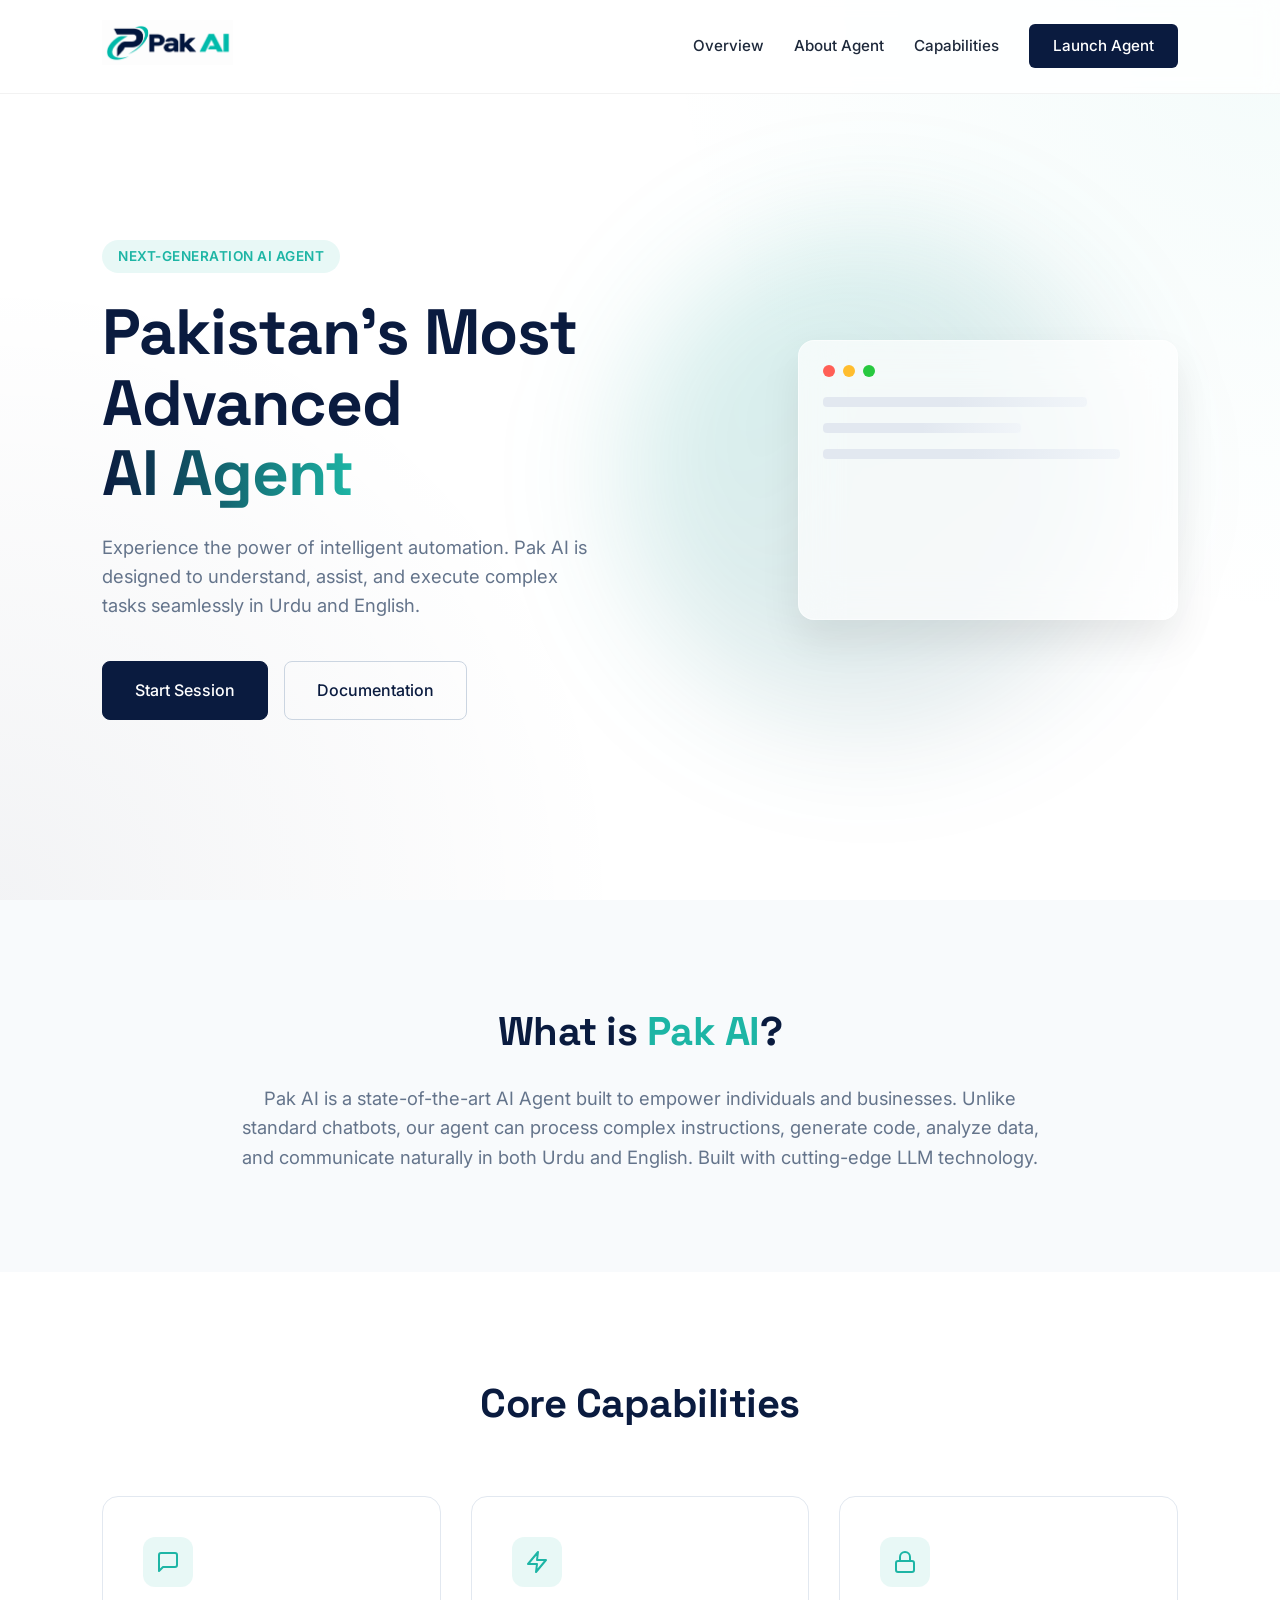
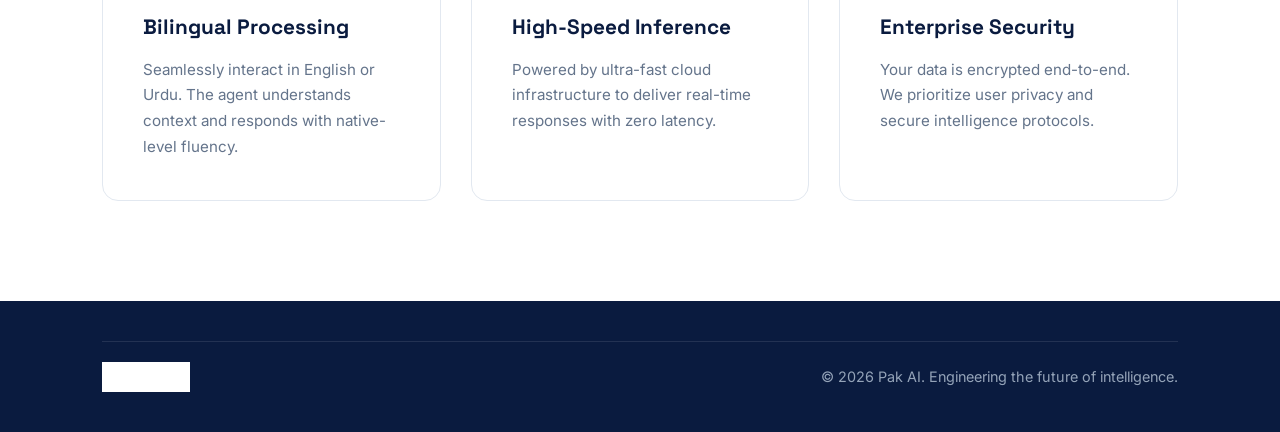
==== index.html @ 016b8bbc "Rename Index.html to index.html" ====
<!DOCTYPE html>
<html lang="en">
<head>
    <meta charset="UTF-8">
    <meta name="viewport" content="width=device-width, initial-scale=1.0">
    <title>Pak AI - Next-Gen Intelligent Agent</title>
    <link rel="stylesheet" href="style.css">
    <!-- Modern Tech Font: Inter & Space Grotesk -->
    <link href="https://fonts.googleapis.com/css2?family=Inter:wght@300;400;500;600&family=Space+Grotesk:wght@500;700&display=swap" rel="stylesheet">
</head>
<body>

    <!-- Navigation Bar -->
    <header class="navbar" id="navbar">
        <div class="logo-container">
            <!-- Yahan apni logo.png file ka naam daalein -->
            <img src="logo.png" alt="Pak AI Logo" class="logo-img">
        </div>
        <nav class="nav-links">
            <a href="#home">Overview</a>
            <a href="#about">About Agent</a>
            <a href="#features">Capabilities</a>
            <a href="chat.html" class="btn-nav">Launch Agent</a>
        </nav>
    </header>

    <!-- Hero Section -->
    <section id="home" class="hero">
        <div class="hero-content">
            <div class="badge">Next-Generation AI Agent</div>
            <h1>Pakistan's Most Advanced <br> <span class="gradient-text">AI Agent</span></h1>
            <p>Experience the power of intelligent automation. Pak AI is designed to understand, assist, and execute complex tasks seamlessly in Urdu and English.</p>
            <div class="hero-buttons">
                <a href="chat.html" class="btn-primary">Start Session</a>
                <a href="#about" class="btn-secondary">Documentation</a>
            </div>
        </div>
        <div class="hero-visual">
            <div class="abstract-shape"></div>
            <div class="glass-card main-card">
                <div class="card-header">
                    <div class="dot red"></div>
                    <div class="dot yellow"></div>
                    <div class="dot green"></div>
                </div>
                <div class="card-body">
                    <div class="skeleton-line" style="width: 80%;"></div>
                    <div class="skeleton-line" style="width: 60%;"></div>
                    <div class="skeleton-line" style="width: 90%;"></div>
                    <div class="typing-indicator">
                        <span></span><span></span><span></span>
                    </div>
                </div>
            </div>
        </div>
    </section>

    <!-- About Section -->
    <section id="about" class="about">
        <div class="section-container">
            <h2 class="section-title">What is <span class="text-teal">Pak AI</span>?</h2>
            <p class="section-desc">Pak AI is a state-of-the-art AI Agent built to empower individuals and businesses. Unlike standard chatbots, our agent can process complex instructions, generate code, analyze data, and communicate naturally in both Urdu and English. Built with cutting-edge LLM technology.</p>
        </div>
    </section>

    <!-- Features Section -->
    <section id="features" class="features">
        <h2 class="section-title">Core <span class="text-navy">Capabilities</span></h2>
        <div class="features-grid">
            
            <!-- Feature 1 -->
            <div class="feature-card">
                <div class="icon-wrapper">
                    <svg width="24" height="24" viewBox="0 0 24 24" fill="none" stroke="currentColor" stroke-width="2" stroke-linecap="round" stroke-linejoin="round"><path d="M21 15a2 2 0 0 1-2 2H7l-4 4V5a2 2 0 0 1 2-2h14a2 2 0 0 1 2 2z"></path></svg>
                </div>
                <h3>Bilingual Processing</h3>
                <p>Seamlessly interact in English or Urdu. The agent understands context and responds with native-level fluency.</p>
            </div>

            <!-- Feature 2 -->
            <div class="feature-card">
                <div class="icon-wrapper">
                    <svg width="24" height="24" viewBox="0 0 24 24" fill="none" stroke="currentColor" stroke-width="2" stroke-linecap="round" stroke-linejoin="round"><polygon points="13 2 3 14 12 14 11 22 21 10 12 10 13 2"></polygon></svg>
                </div>
                <h3>High-Speed Inference</h3>
                <p>Powered by ultra-fast cloud infrastructure to deliver real-time responses with zero latency.</p>
            </div>

            <!-- Feature 3 -->
            <div class="feature-card">
                <div class="icon-wrapper">
                    <svg width="24" height="24" viewBox="0 0 24 24" fill="none" stroke="currentColor" stroke-width="2" stroke-linecap="round" stroke-linejoin="round"><rect x="3" y="11" width="18" height="11" rx="2" ry="2"></rect><path d="M7 11V7a5 5 0 0 1 10 0v4"></path></svg>
                </div>
                <h3>Enterprise Security</h3>
                <p>Your data is encrypted end-to-end. We prioritize user privacy and secure intelligence protocols.</p>
            </div>

        </div>
    </section>

    <!-- Footer -->
    <footer>
        <div class="footer-content">
            <img src="logo.png" alt="Pak AI Logo" class="footer-logo">
            <p>&copy; 2026 Pak AI. Engineering the future of intelligence.</p>
        </div>
    </footer>

    <script src="script.js"></script>
</body>
</html>
---- style.css ----
/* Base Reset & Variables */
* {
    margin: 0;
    padding: 0;
    box-sizing: border-box;
}

:root {
    --navy: #0A1B3F; /* Logo Dark Blue */
    --teal: #1DB5A5; /* Logo Teal */
    --white: #ffffff;
    --bg-light: #F8FAFC;
    --text-main: #1E293B;
    --text-muted: #64748B;
}

body {
    font-family: 'Inter', sans-serif;
    background-color: var(--white);
    color: var(--text-main);
    line-height: 1.6;
    overflow-x: hidden;
}

h1, h2, h3 {
    font-family: 'Space Grotesk', sans-serif;
}

.text-navy { color: var(--navy); }
.text-teal { color: var(--teal); }

/* Gradient Text Effect */
.gradient-text {
    background: linear-gradient(90deg, var(--navy), var(--teal));
    -webkit-background-clip: text;
    -webkit-text-fill-color: transparent;
    background-clip: text;
}

/* Navbar */
.navbar {
    display: flex;
    justify-content: space-between;
    align-items: center;
    padding: 20px 8%;
    background: rgba(255, 255, 255, 0.8);
    backdrop-filter: blur(10px); /* Glass effect */
    -webkit-backdrop-filter: blur(10px);
    position: fixed;
    width: 100%;
    top: 0;
    z-index: 1000;
    border-bottom: 1px solid rgba(0,0,0,0.05);
    transition: all 0.3s ease;
}

.navbar.scrolled {
    padding: 15px 8%;
    box-shadow: 0 4px 30px rgba(0, 0, 0, 0.05);
}

.logo-img {
    height: 45px;
    width: auto;
    object-fit: contain;
}

.nav-links {
    display: flex;
    align-items: center;
    gap: 30px;
}

.nav-links a {
    text-decoration: none;
    color: var(--text-main);
    font-weight: 500;
    font-size: 0.95rem;
    transition: color 0.3s;
}

.nav-links a:hover {
    color: var(--teal);
}

.btn-nav {
    background-color: var(--navy);
    color: var(--white) !important;
    padding: 10px 24px;
    border-radius: 6px;
    font-weight: 500;
    transition: background 0.3s, transform 0.2s;
}

.btn-nav:hover {
    background-color: var(--teal);
    transform: translateY(-2px);
}

/* Hero Section */
.hero {
    display: flex;
    align-items: center;
    justify-content: space-between;
    padding: 160px 8% 100px;
    min-height: 100vh;
    background: radial-gradient(circle at top right, rgba(29, 181, 165, 0.05), transparent 40%),
                radial-gradient(circle at bottom left, rgba(10, 27, 63, 0.05), transparent 40%);
}

.hero-content {
    flex: 1;
    max-width: 600px;
}

.badge {
    display: inline-block;
    padding: 6px 16px;
    background: rgba(29, 181, 165, 0.1);
    color: var(--teal);
    border-radius: 50px;
    font-size: 0.85rem;
    font-weight: 600;
    margin-bottom: 24px;
    letter-spacing: 0.5px;
    text-transform: uppercase;
}

.hero-content h1 {
    font-size: 4rem;
    line-height: 1.1;
    color: var(--navy);
    margin-bottom: 24px;
    letter-spacing: -1px;
}

.hero-content p {
    font-size: 1.15rem;
    color: var(--text-muted);
    margin-bottom: 40px;
    max-width: 500px;
}

/* Buttons */
.hero-buttons {
    display: flex;
    gap: 16px;
}

.btn-primary {
    background-color: var(--navy);
    color: var(--white);
    padding: 16px 32px;
    text-decoration: none;
    border-radius: 8px;
    font-weight: 500;
    transition: all 0.3s;
    border: 1px solid var(--navy);
}

.btn-primary:hover {
    background-color: var(--teal);
    border-color: var(--teal);
    transform: translateY(-2px);
    box-shadow: 0 10px 20px rgba(29, 181, 165, 0.2);
}

.btn-secondary {
    background-color: transparent;
    color: var(--navy);
    border: 1px solid #CBD5E1;
    padding: 16px 32px;
    text-decoration: none;
    border-radius: 8px;
    font-weight: 500;
    transition: all 0.3s;
}

.btn-secondary:hover {
    border-color: var(--navy);
    background-color: var(--bg-light);
}

/* Hero Visual (Advanced UI Mockup) */
.hero-visual {
    flex: 1;
    position: relative;
    display: flex;
    justify-content: flex-end;
}

.abstract-shape {
    position: absolute;
    width: 500px;
    height: 500px;
    background: linear-gradient(135deg, rgba(29, 181, 165, 0.2), rgba(10, 27, 63, 0.1));
    border-radius: 50%;
    filter: blur(60px);
    top: 50%;
    right: 10%;
    transform: translateY(-50%);
    z-index: -1;
}

.glass-card {
    background: rgba(255, 255, 255, 0.7);
    backdrop-filter: blur(20px);
    -webkit-backdrop-filter: blur(20px);
    border: 1px solid rgba(255, 255, 255, 0.5);
    box-shadow: 0 20px 40px rgba(0,0,0,0.08);
    border-radius: 16px;
    padding: 24px;
    width: 380px;
    height: 280px;
}

.card-header {
    display: flex;
    gap: 8px;
    margin-bottom: 20px;
}

.dot {
    width: 12px;
    height: 12px;
    border-radius: 50%;
}
.dot.red { background: #FF5F56; }
.dot.yellow { background: #FFBD2E; }
.dot.green { background: #27C93F; }

.card-body {
    display: flex;
    flex-direction: column;
    gap: 16px;
}

.skeleton-line {
    height: 10px;
    background: linear-gradient(90deg, #E2E8F0 25%, #F1F5F9 50%, #E2E8F0 75%);
    background-size: 200% 100%;
    border-radius: 4px;
    animation: shimmer 2s infinite linear;
}

@keyframes shimmer {
    0% { background-position: 100% 0; }
    100% { background-position: -100% 0; }
}

.typing-indicator {
    display: flex;
    gap: 4px;
    margin-top: 10px;
}

.typing-indicator span {
    width: 6px;
    height: 6px;
    background-color: var(--teal);
    border-radius: 50%;
    animation: bounce 1.4s infinite ease-in-out both;
}

.typing-indicator span:nth-child(1) { animation-delay: -0.32s; }
.typing-indicator span:nth-child(2) { animation-delay: -0.16s; }

@keyframes bounce {
    0%, 80%, 100% { transform: scale(0); }
    40% { transform: scale(1); }
}

/* Sections */
.about, .features {
    padding: 100px 8%;
    text-align: center;
}

.about {
    background-color: var(--bg-light);
}

.section-container {
    max-width: 800px;
    margin: 0 auto;
}

.section-title {
    font-size: 2.5rem;
    color: var(--navy);
    margin-bottom: 20px;
    letter-spacing: -0.5px;
}

.section-desc {
    font-size: 1.15rem;
    color: var(--text-muted);
}

/* Features Grid */
.features-grid {
    display: grid;
    grid-template-columns: repeat(auto-fit, minmax(320px, 1fr));
    gap: 30px;
    margin-top: 60px;
}

.feature-card {
    background: var(--white);
    padding: 40px;
    border-radius: 16px;
    border: 1px solid #E2E8F0;
    text-align: left;
    transition: all 0.3s ease;
}

.feature-card:hover {
    border-color: var(--teal);
    box-shadow: 0 20px 40px rgba(29, 181, 165, 0.08);
    transform: translateY(-5px);
}

.icon-wrapper {
    width: 50px;
    height: 50px;
    background: rgba(29, 181, 165, 0.1);
    color: var(--teal);
    display: flex;
    align-items: center;
    justify-content: center;
    border-radius: 12px;
    margin-bottom: 24px;
}

.feature-card h3 {
    color: var(--navy);
    font-size: 1.3rem;
    margin-bottom: 12px;
}

.feature-card p {
    color: var(--text-muted);
    font-size: 0.95rem;
    line-height: 1.7;
}

/* Footer */
footer {
    background-color: var(--navy);
    padding: 40px 8%;
    color: var(--white);
}

.footer-content {
    display: flex;
    justify-content: space-between;
    align-items: center;
    border-top: 1px solid rgba(255,255,255,0.1);
    padding-top: 20px;
}

.footer-logo {
    height: 30px;
    filter: brightness(0) invert(1); /* Logo ko white karne ke liye */
}

footer p {
    color: #94A3B8;
    font-size: 0.9rem;
}

/* Responsive */
@media (max-width: 968px) {
    .hero {
        flex-direction: column;
        text-align: center;
        padding-top: 120px;
    }
    .hero-content h1 { font-size: 3rem; }
    .hero-content p { margin: 0 auto 30px; }
    .hero-buttons { justify-content: center; }
    .hero-visual { display: none; } /* Mobile pe visual chupayen */
    
    .footer-content {
        flex-direction: column;
        gap: 20px;
        text-align: center;
    }
}
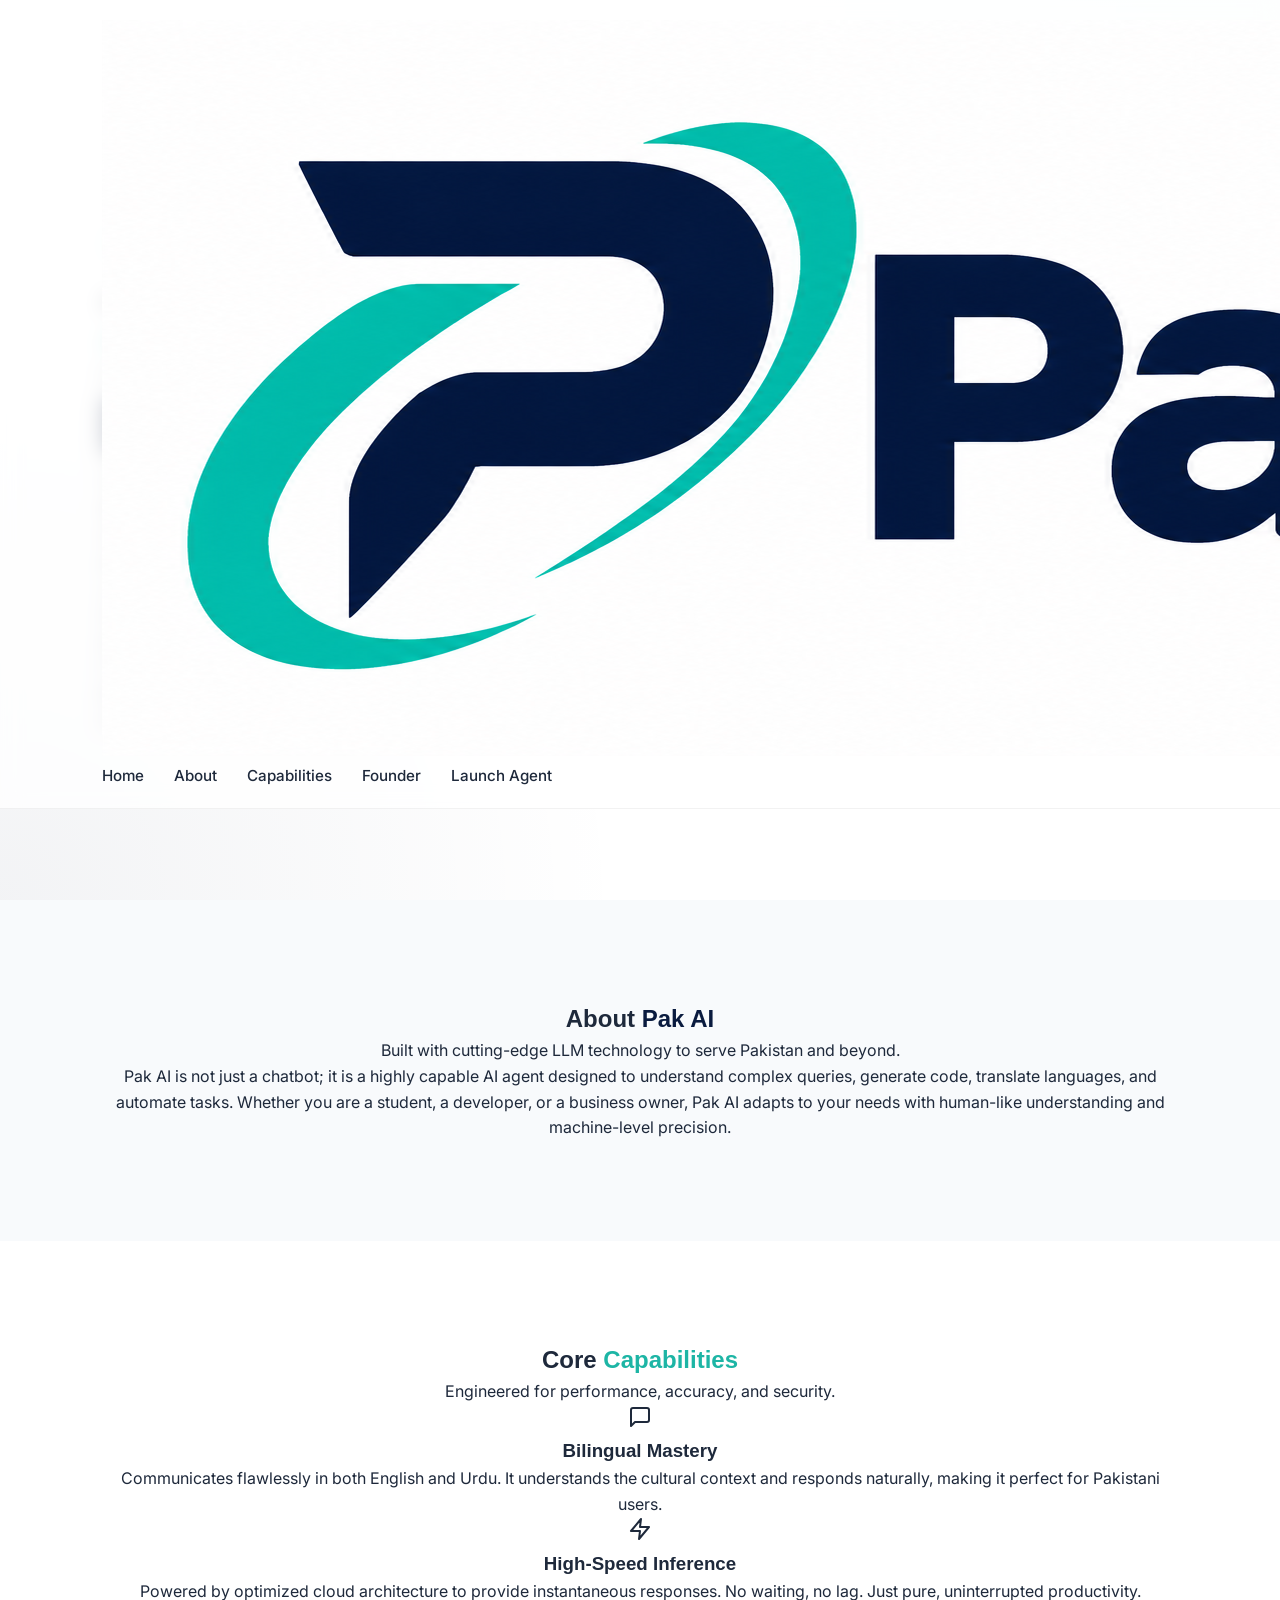
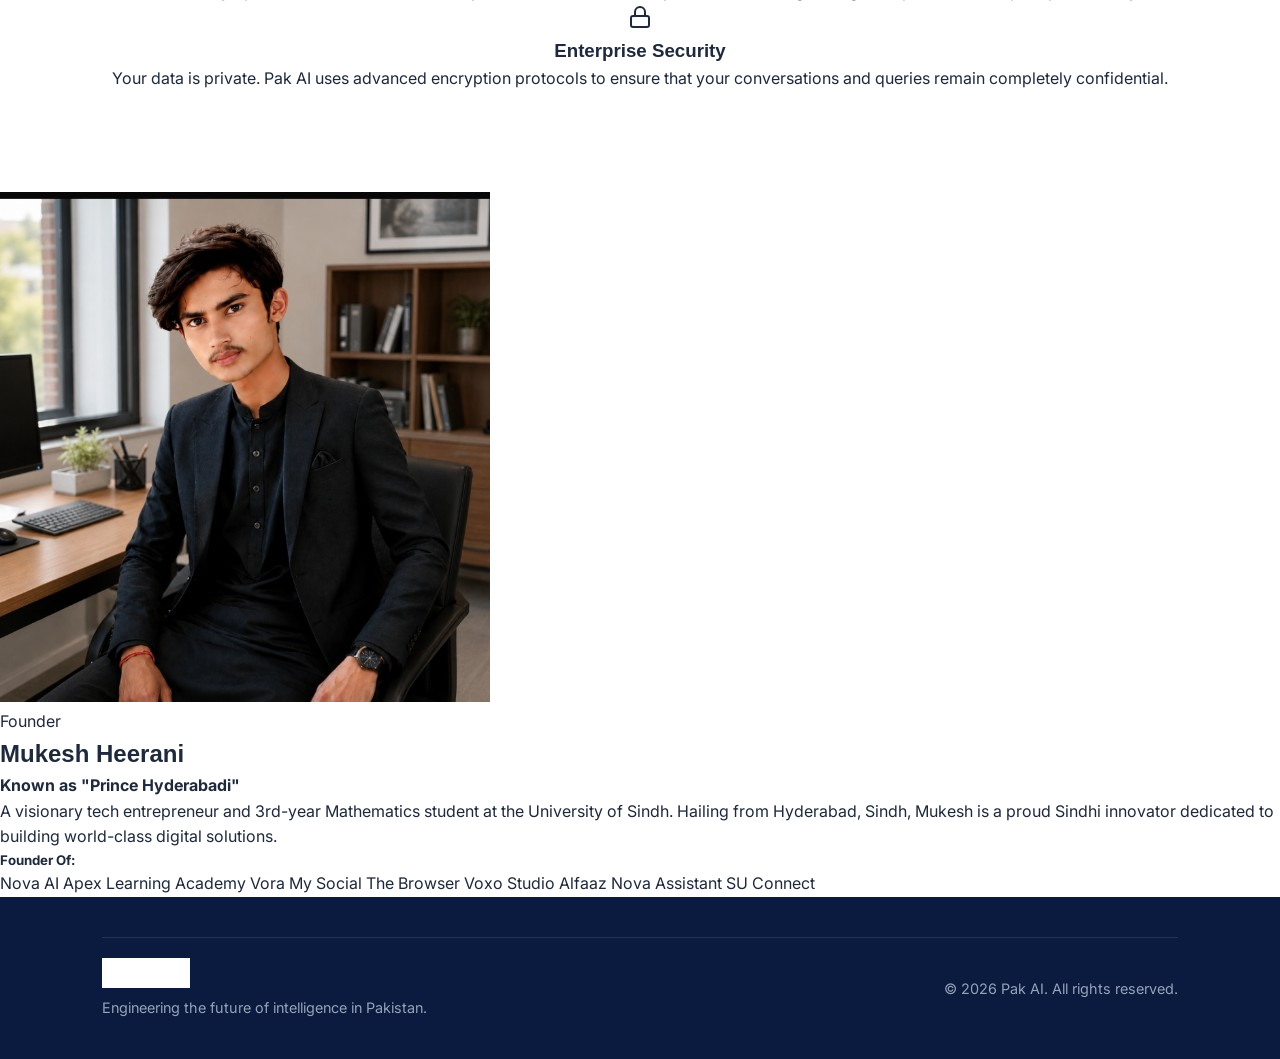
==== commit 06cd3d73: "Update index.html" ====
--- a/index.html
+++ b/index.html
@@ -3,52 +3,81 @@
 <head>
     <meta charset="UTF-8">
     <meta name="viewport" content="width=device-width, initial-scale=1.0">
-    <title>Pak AI - Next-Gen Intelligent Agent</title>
+    <title>Pak AI - Advanced Artificial Intelligence Agent</title>
     <link rel="stylesheet" href="style.css">
-    <!-- Modern Tech Font: Inter & Space Grotesk -->
-    <link href="https://fonts.googleapis.com/css2?family=Inter:wght@300;400;500;600&family=Space+Grotesk:wght@500;700&display=swap" rel="stylesheet">
+    <!-- Premium, clean and professional fonts -->
+    <link rel="preconnect" href="https://fonts.googleapis.com">
+    <link rel="preconnect" href="https://fonts.gstatic.com" crossorigin>
+    <link href="https://fonts.googleapis.com/css2?family=Inter:wght@400;500;600;700;800&display=swap" rel="stylesheet">
 </head>
 <body>
 
-    <!-- Navigation Bar -->
+    <!-- Header / Navbar -->
     <header class="navbar" id="navbar">
-        <div class="logo-container">
-            <!-- Yahan apni logo.png file ka naam daalein -->
-            <img src="logo.png" alt="Pak AI Logo" class="logo-img">
+        <div class="container nav-container">
+            <a href="#" class="logo">
+                <img src="logo.png" alt="Pak AI Logo">
+            </a>
+            
+            <!-- Mobile Menu Button -->
+            <div class="hamburger" id="hamburger">
+                <span></span>
+                <span></span>
+                <span></span>
+            </div>
+
+            <nav class="nav-links" id="nav-links">
+                <a href="#home" class="active">Home</a>
+                <a href="#about">About</a>
+                <a href="#features">Capabilities</a>
+                <a href="#founder">Founder</a>
+                <a href="chat.html" class="btn-launch">Launch Agent</a>
+            </nav>
         </div>
-        <nav class="nav-links">
-            <a href="#home">Overview</a>
-            <a href="#about">About Agent</a>
-            <a href="#features">Capabilities</a>
-            <a href="chat.html" class="btn-nav">Launch Agent</a>
-        </nav>
     </header>
 
     <!-- Hero Section -->
     <section id="home" class="hero">
-        <div class="hero-content">
-            <div class="badge">Next-Generation AI Agent</div>
-            <h1>Pakistan's Most Advanced <br> <span class="gradient-text">AI Agent</span></h1>
-            <p>Experience the power of intelligent automation. Pak AI is designed to understand, assist, and execute complex tasks seamlessly in Urdu and English.</p>
-            <div class="hero-buttons">
-                <a href="chat.html" class="btn-primary">Start Session</a>
-                <a href="#about" class="btn-secondary">Documentation</a>
+        <div class="container hero-container">
+            <div class="hero-text">
+                <div class="badge">Next-Generation AI</div>
+                <h1>Pakistan's Most Advanced <br><span class="text-teal">AI Agent</span></h1>
+                <p>Empowering users with intelligent automation, seamless communication in Urdu & English, and enterprise-grade performance. Experience the future of artificial intelligence today.</p>
+                <div class="hero-btns">
+                    <a href="chat.html" class="btn-primary">Start Chatting</a>
+                    <a href="#features" class="btn-secondary">Explore Features</a>
+                </div>
+                <div class="trust-stats">
+                    <div class="stat">
+                        <h3>24/7</h3>
+                        <p>Availability</p>
+                    </div>
+                    <div class="stat">
+                        <h3>100%</h3>
+                        <p>Secure</p>
+                    </div>
+                    <div class="stat">
+                        <h3>2</h3>
+                        <p>Languages</p>
+                    </div>
+                </div>
             </div>
-        </div>
-        <div class="hero-visual">
-            <div class="abstract-shape"></div>
-            <div class="glass-card main-card">
-                <div class="card-header">
-                    <div class="dot red"></div>
-                    <div class="dot yellow"></div>
-                    <div class="dot green"></div>
-                </div>
-                <div class="card-body">
-                    <div class="skeleton-line" style="width: 80%;"></div>
-                    <div class="skeleton-line" style="width: 60%;"></div>
-                    <div class="skeleton-line" style="width: 90%;"></div>
-                    <div class="typing-indicator">
-                        <span></span><span></span><span></span>
+            
+            <div class="hero-visual">
+                <div class="chat-mockup">
+                    <div class="mockup-header">
+                        <div class="dots"><span></span><span></span><span></span></div>
+                        <div class="title">Pak AI Agent</div>
+                    </div>
+                    <div class="mockup-body">
+                        <div class="msg user-msg">Mujhe coding seekhni hai, kahan se shuru karun?</div>
+                        <div class="msg ai-msg">
+                            <span class="ai-icon">P</span>
+                            <p>Bilkul! Main aapki madad kar sakta hoon. Shuru karne ke liye Python seekhein, kyunke yeh beginners ke liye best hai. Kya aap chahte hain main aapko ek roadmap doon?</p>
+                        </div>
+                        <div class="typing">
+                            <span></span><span></span><span></span>
+                        </div>
                     </div>
                 </div>
             </div>
@@ -57,52 +86,94 @@
 
     <!-- About Section -->
     <section id="about" class="about">
-        <div class="section-container">
-            <h2 class="section-title">What is <span class="text-teal">Pak AI</span>?</h2>
-            <p class="section-desc">Pak AI is a state-of-the-art AI Agent built to empower individuals and businesses. Unlike standard chatbots, our agent can process complex instructions, generate code, analyze data, and communicate naturally in both Urdu and English. Built with cutting-edge LLM technology.</p>
+        <div class="container">
+            <div class="section-header">
+                <h2>About <span class="text-navy">Pak AI</span></h2>
+                <p>Built with cutting-edge LLM technology to serve Pakistan and beyond.</p>
+            </div>
+            <div class="about-content">
+                <p>Pak AI is not just a chatbot; it is a highly capable AI agent designed to understand complex queries, generate code, translate languages, and automate tasks. Whether you are a student, a developer, or a business owner, Pak AI adapts to your needs with human-like understanding and machine-level precision.</p>
+            </div>
         </div>
     </section>
 
     <!-- Features Section -->
     <section id="features" class="features">
-        <h2 class="section-title">Core <span class="text-navy">Capabilities</span></h2>
-        <div class="features-grid">
-            
-            <!-- Feature 1 -->
-            <div class="feature-card">
-                <div class="icon-wrapper">
-                    <svg width="24" height="24" viewBox="0 0 24 24" fill="none" stroke="currentColor" stroke-width="2" stroke-linecap="round" stroke-linejoin="round"><path d="M21 15a2 2 0 0 1-2 2H7l-4 4V5a2 2 0 0 1 2-2h14a2 2 0 0 1 2 2z"></path></svg>
+        <div class="container">
+            <div class="section-header">
+                <h2>Core <span class="text-teal">Capabilities</span></h2>
+                <p>Engineered for performance, accuracy, and security.</p>
+            </div>
+            <div class="grid-3">
+                <!-- Feature 1 -->
+                <div class="card">
+                    <div class="icon-box">
+                        <svg width="24" height="24" viewBox="0 0 24 24" fill="none" stroke="currentColor" stroke-width="2" stroke-linecap="round" stroke-linejoin="round"><path d="M21 15a2 2 0 0 1-2 2H7l-4 4V5a2 2 0 0 1 2-2h14a2 2 0 0 1 2 2z"></path></svg>
+                    </div>
+                    <h3>Bilingual Mastery</h3>
+                    <p>Communicates flawlessly in both English and Urdu. It understands the cultural context and responds naturally, making it perfect for Pakistani users.</p>
                 </div>
-                <h3>Bilingual Processing</h3>
-                <p>Seamlessly interact in English or Urdu. The agent understands context and responds with native-level fluency.</p>
+                <!-- Feature 2 -->
+                <div class="card">
+                    <div class="icon-box">
+                        <svg width="24" height="24" viewBox="0 0 24 24" fill="none" stroke="currentColor" stroke-width="2" stroke-linecap="round" stroke-linejoin="round"><polygon points="13 2 3 14 12 14 11 22 21 10 12 10 13 2"></polygon></svg>
+                    </div>
+                    <h3>High-Speed Inference</h3>
+                    <p>Powered by optimized cloud architecture to provide instantaneous responses. No waiting, no lag. Just pure, uninterrupted productivity.</p>
+                </div>
+                <!-- Feature 3 -->
+                <div class="card">
+                    <div class="icon-box">
+                        <svg width="24" height="24" viewBox="0 0 24 24" fill="none" stroke="currentColor" stroke-width="2" stroke-linecap="round" stroke-linejoin="round"><rect x="3" y="11" width="18" height="11" rx="2" ry="2"></rect><path d="M7 11V7a5 5 0 0 1 10 0v4"></path></svg>
+                    </div>
+                    <h3>Enterprise Security</h3>
+                    <p>Your data is private. Pak AI uses advanced encryption protocols to ensure that your conversations and queries remain completely confidential.</p>
+                </div>
             </div>
+        </div>
+    </section>
 
-            <!-- Feature 2 -->
-            <div class="feature-card">
-                <div class="icon-wrapper">
-                    <svg width="24" height="24" viewBox="0 0 24 24" fill="none" stroke="currentColor" stroke-width="2" stroke-linecap="round" stroke-linejoin="round"><polygon points="13 2 3 14 12 14 11 22 21 10 12 10 13 2"></polygon></svg>
+    <!-- Founder Section -->
+    <section id="founder" class="founder-section">
+        <div class="container founder-container">
+            <div class="founder-image-wrapper">
+                <img src="founder.png" alt="Mukesh Heerani" class="founder-img">
+                <div class="founder-badge">Founder</div>
+            </div>
+            <div class="founder-info">
+                <h2>Mukesh Heerani</h2>
+                <h4 class="alias">Known as "Prince Hyderabadi"</h4>
+                <p class="bio">
+                    A visionary tech entrepreneur and 3rd-year Mathematics student at the University of Sindh. Hailing from Hyderabad, Sindh, Mukesh is a proud Sindhi innovator dedicated to building world-class digital solutions.
+                </p>
+                <div class="ventures">
+                    <h5>Founder Of:</h5>
+                    <div class="venture-tags">
+                        <span>Nova AI</span>
+                        <span>Apex Learning Academy</span>
+                        <span>Vora</span>
+                        <span>My Social</span>
+                        <span>The Browser</span>
+                        <span>Voxo Studio</span>
+                        <span>Alfaaz</span>
+                        <span>Nova Assistant</span>
+                        <span>SU Connect</span>
+                    </div>
                 </div>
-                <h3>High-Speed Inference</h3>
-                <p>Powered by ultra-fast cloud infrastructure to deliver real-time responses with zero latency.</p>
             </div>
-
-            <!-- Feature 3 -->
-            <div class="feature-card">
-                <div class="icon-wrapper">
-                    <svg width="24" height="24" viewBox="0 0 24 24" fill="none" stroke="currentColor" stroke-width="2" stroke-linecap="round" stroke-linejoin="round"><rect x="3" y="11" width="18" height="11" rx="2" ry="2"></rect><path d="M7 11V7a5 5 0 0 1 10 0v4"></path></svg>
-                </div>
-                <h3>Enterprise Security</h3>
-                <p>Your data is encrypted end-to-end. We prioritize user privacy and secure intelligence protocols.</p>
-            </div>
-
         </div>
     </section>
 
     <!-- Footer -->
     <footer>
-        <div class="footer-content">
-            <img src="logo.png" alt="Pak AI Logo" class="footer-logo">
-            <p>&copy; 2026 Pak AI. Engineering the future of intelligence.</p>
+        <div class="container footer-content">
+            <div class="footer-left">
+                <img src="logo.png" alt="Pak AI" class="footer-logo">
+                <p>Engineering the future of intelligence in Pakistan.</p>
+            </div>
+            <div class="footer-right">
+                <p>&copy; 2026 Pak AI. All rights reserved.</p>
+            </div>
         </div>
     </footer>
 
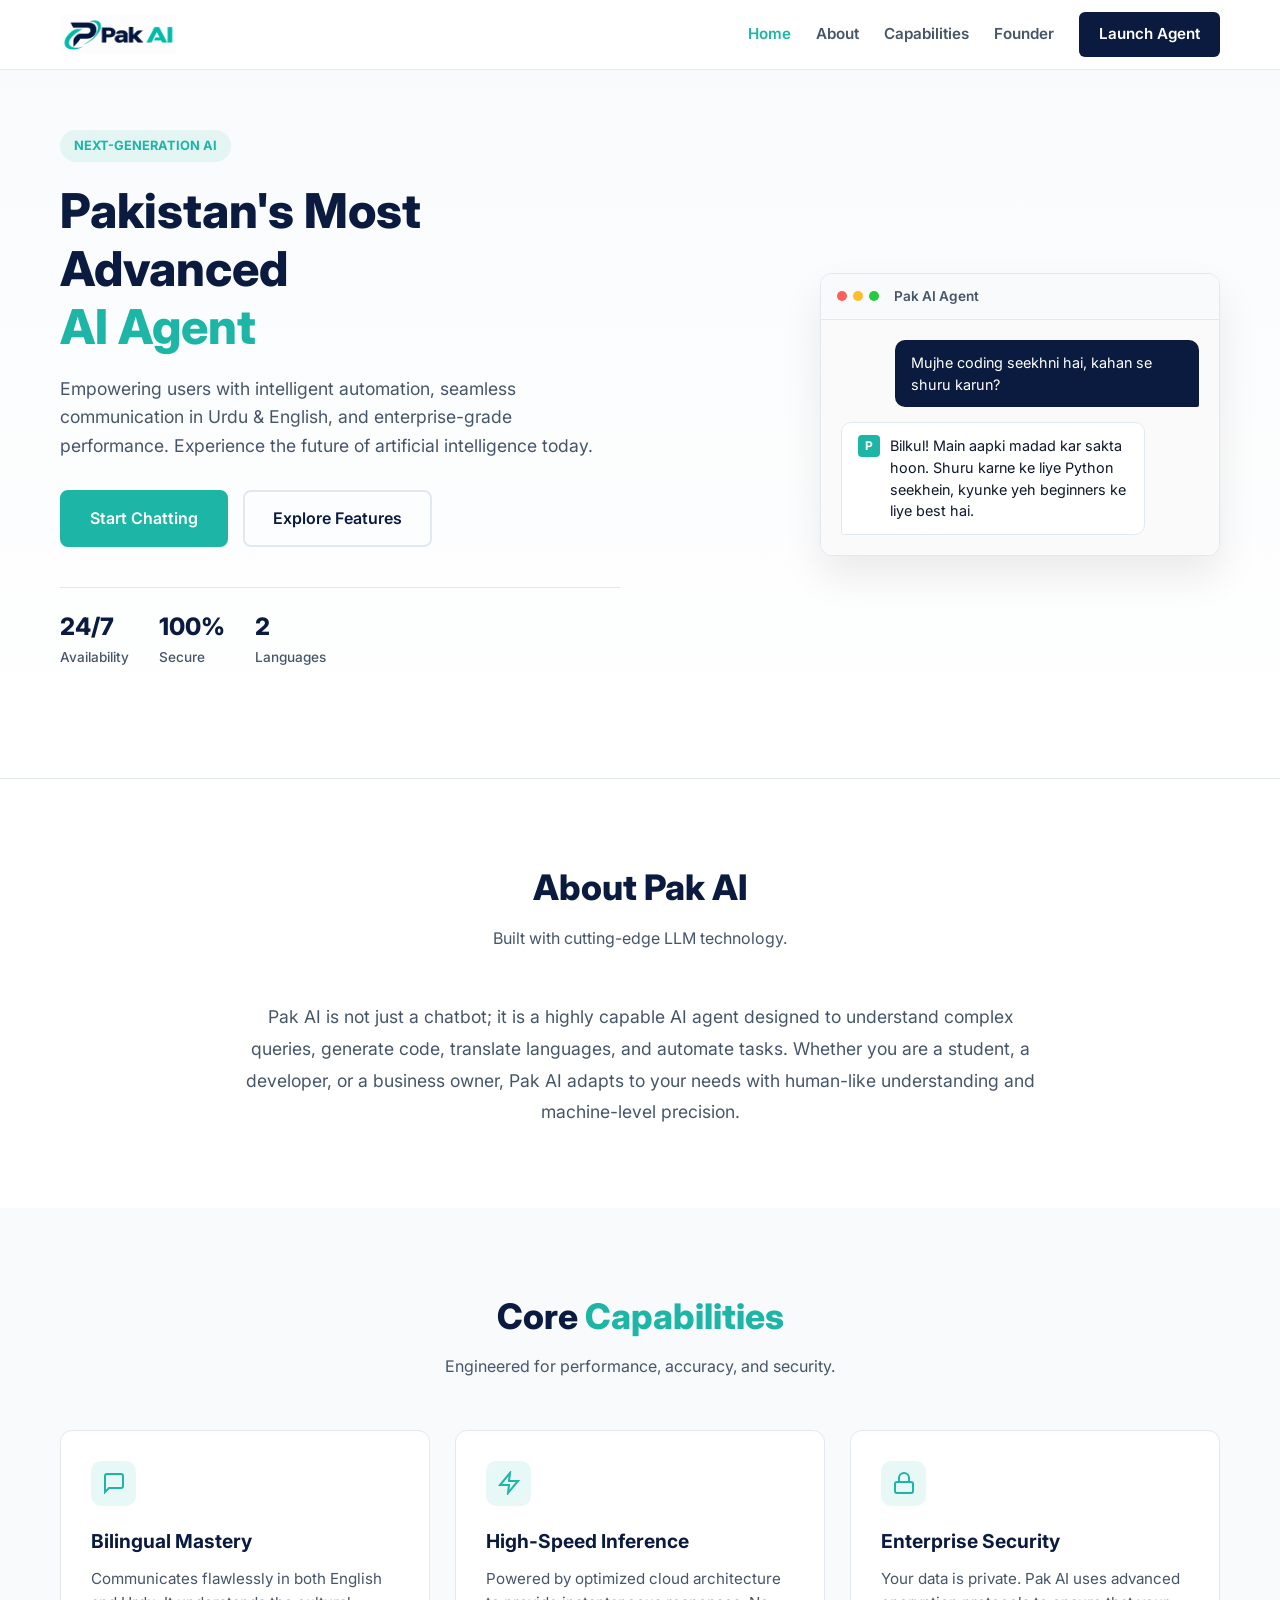
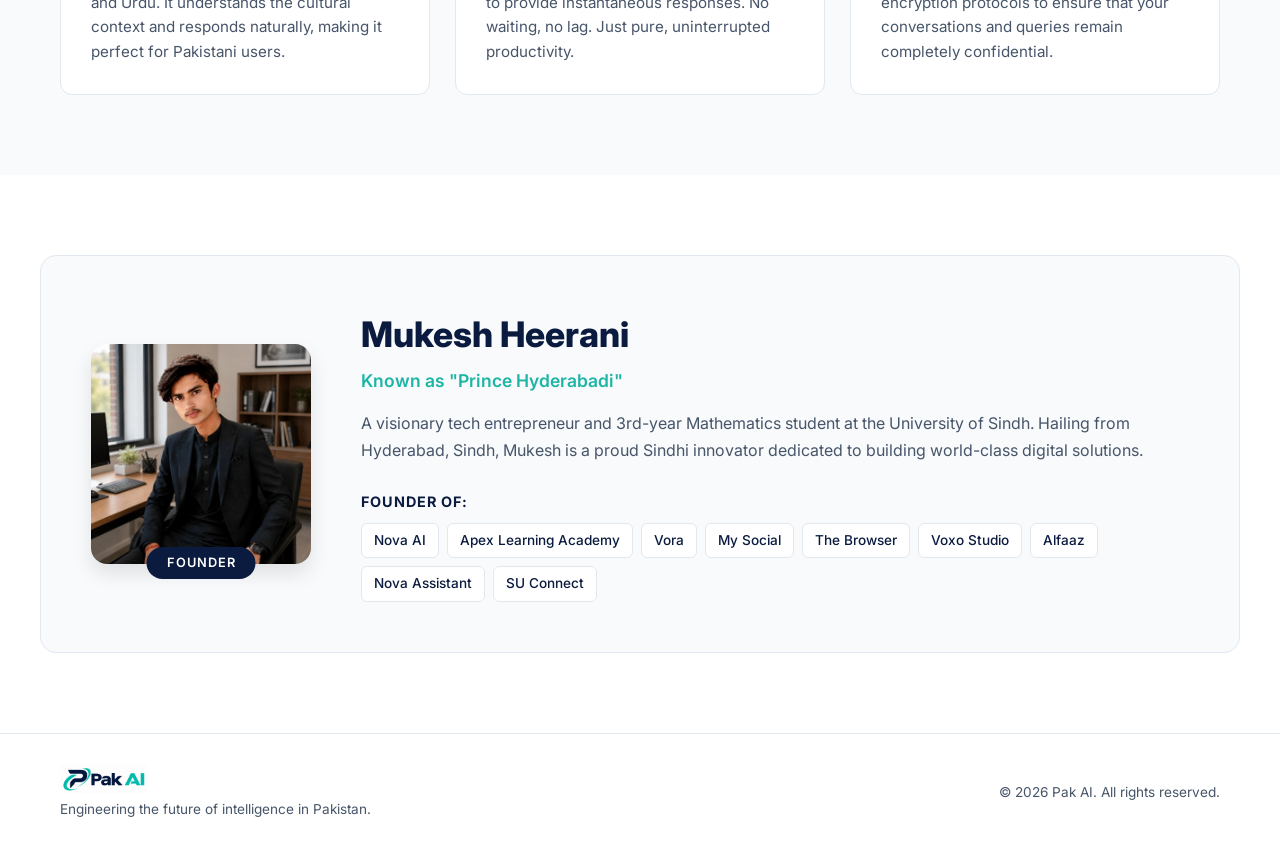
==== commit 21068e9c: "Update index.html" ====
--- a/index.html
+++ b/index.html
@@ -2,36 +2,39 @@
 <html lang="en">
 <head>
     <meta charset="UTF-8">
-    <meta name="viewport" content="width=device-width, initial-scale=1.0">
+    <meta name="viewport" content="width=device-width, initial-scale=1.0, maximum-scale=1.0, user-scalable=no">
     <title>Pak AI - Advanced Artificial Intelligence Agent</title>
+    
+    <!-- CSS File Link -->
     <link rel="stylesheet" href="style.css">
-    <!-- Premium, clean and professional fonts -->
+    
+    <!-- Google Fonts -->
     <link rel="preconnect" href="https://fonts.googleapis.com">
     <link rel="preconnect" href="https://fonts.gstatic.com" crossorigin>
     <link href="https://fonts.googleapis.com/css2?family=Inter:wght@400;500;600;700;800&display=swap" rel="stylesheet">
 </head>
 <body>
 
-    <!-- Header / Navbar -->
-    <header class="navbar" id="navbar">
+    <!-- Navbar -->
+    <header class="navbar">
         <div class="container nav-container">
-            <a href="#" class="logo">
+            <a href="index.html" class="logo">
                 <img src="logo.png" alt="Pak AI Logo">
             </a>
             
-            <!-- Mobile Menu Button -->
+            <!-- Mobile Menu Icon -->
             <div class="hamburger" id="hamburger">
-                <span></span>
-                <span></span>
-                <span></span>
+                <span></span><span></span><span></span>
             </div>
 
+            <!-- Navigation Links -->
             <nav class="nav-links" id="nav-links">
-                <a href="#home" class="active">Home</a>
+                <a href="index.html" class="active">Home</a>
                 <a href="#about">About</a>
                 <a href="#features">Capabilities</a>
                 <a href="#founder">Founder</a>
-                <a href="chat.html" class="btn-launch">Launch Agent</a>
+                <!-- Yahan Launch Agent ka link Privacy page par ja raha hai -->
+                <a href="privacy.html" class="btn-launch">Launch Agent</a>
             </nav>
         </div>
     </header>
@@ -43,26 +46,22 @@
                 <div class="badge">Next-Generation AI</div>
                 <h1>Pakistan's Most Advanced <br><span class="text-teal">AI Agent</span></h1>
                 <p>Empowering users with intelligent automation, seamless communication in Urdu & English, and enterprise-grade performance. Experience the future of artificial intelligence today.</p>
+                
+                <!-- Hero Buttons -->
                 <div class="hero-btns">
-                    <a href="chat.html" class="btn-primary">Start Chatting</a>
+                    <!-- Yahan Start Chatting ka link Privacy page par ja raha hai -->
+                    <a href="privacy.html" class="btn-primary">Start Chatting</a>
                     <a href="#features" class="btn-secondary">Explore Features</a>
                 </div>
+                
                 <div class="trust-stats">
-                    <div class="stat">
-                        <h3>24/7</h3>
-                        <p>Availability</p>
-                    </div>
-                    <div class="stat">
-                        <h3>100%</h3>
-                        <p>Secure</p>
-                    </div>
-                    <div class="stat">
-                        <h3>2</h3>
-                        <p>Languages</p>
-                    </div>
+                    <div class="stat"><h3>24/7</h3><p>Availability</p></div>
+                    <div class="stat"><h3>100%</h3><p>Secure</p></div>
+                    <div class="stat"><h3>2</h3><p>Languages</p></div>
                 </div>
             </div>
             
+            <!-- Hero Visual (Chat Mockup) -->
             <div class="hero-visual">
                 <div class="chat-mockup">
                     <div class="mockup-header">
@@ -73,10 +72,7 @@
                         <div class="msg user-msg">Mujhe coding seekhni hai, kahan se shuru karun?</div>
                         <div class="msg ai-msg">
                             <span class="ai-icon">P</span>
-                            <p>Bilkul! Main aapki madad kar sakta hoon. Shuru karne ke liye Python seekhein, kyunke yeh beginners ke liye best hai. Kya aap chahte hain main aapko ek roadmap doon?</p>
-                        </div>
-                        <div class="typing">
-                            <span></span><span></span><span></span>
+                            <p>Bilkul! Main aapki madad kar sakta hoon. Shuru karne ke liye Python seekhein, kyunke yeh beginners ke liye best hai.</p>
                         </div>
                     </div>
                 </div>
@@ -89,7 +85,7 @@
         <div class="container">
             <div class="section-header">
                 <h2>About <span class="text-navy">Pak AI</span></h2>
-                <p>Built with cutting-edge LLM technology to serve Pakistan and beyond.</p>
+                <p>Built with cutting-edge LLM technology.</p>
             </div>
             <div class="about-content">
                 <p>Pak AI is not just a chatbot; it is a highly capable AI agent designed to understand complex queries, generate code, translate languages, and automate tasks. Whether you are a student, a developer, or a business owner, Pak AI adapts to your needs with human-like understanding and machine-level precision.</p>
@@ -105,26 +101,23 @@
                 <p>Engineered for performance, accuracy, and security.</p>
             </div>
             <div class="grid-3">
-                <!-- Feature 1 -->
                 <div class="card">
                     <div class="icon-box">
-                        <svg width="24" height="24" viewBox="0 0 24 24" fill="none" stroke="currentColor" stroke-width="2" stroke-linecap="round" stroke-linejoin="round"><path d="M21 15a2 2 0 0 1-2 2H7l-4 4V5a2 2 0 0 1 2-2h14a2 2 0 0 1 2 2z"></path></svg>
+                        <svg width="24" height="24" viewBox="0 0 24 24" fill="none" stroke="currentColor" stroke-width="2"><path d="M21 15a2 2 0 0 1-2 2H7l-4 4V5a2 2 0 0 1 2-2h14a2 2 0 0 1 2 2z"></path></svg>
                     </div>
                     <h3>Bilingual Mastery</h3>
                     <p>Communicates flawlessly in both English and Urdu. It understands the cultural context and responds naturally, making it perfect for Pakistani users.</p>
                 </div>
-                <!-- Feature 2 -->
                 <div class="card">
                     <div class="icon-box">
-                        <svg width="24" height="24" viewBox="0 0 24 24" fill="none" stroke="currentColor" stroke-width="2" stroke-linecap="round" stroke-linejoin="round"><polygon points="13 2 3 14 12 14 11 22 21 10 12 10 13 2"></polygon></svg>
+                        <svg width="24" height="24" viewBox="0 0 24 24" fill="none" stroke="currentColor" stroke-width="2"><polygon points="13 2 3 14 12 14 11 22 21 10 12 10 13 2"></polygon></svg>
                     </div>
                     <h3>High-Speed Inference</h3>
                     <p>Powered by optimized cloud architecture to provide instantaneous responses. No waiting, no lag. Just pure, uninterrupted productivity.</p>
                 </div>
-                <!-- Feature 3 -->
                 <div class="card">
                     <div class="icon-box">
-                        <svg width="24" height="24" viewBox="0 0 24 24" fill="none" stroke="currentColor" stroke-width="2" stroke-linecap="round" stroke-linejoin="round"><rect x="3" y="11" width="18" height="11" rx="2" ry="2"></rect><path d="M7 11V7a5 5 0 0 1 10 0v4"></path></svg>
+                        <svg width="24" height="24" viewBox="0 0 24 24" fill="none" stroke="currentColor" stroke-width="2"><rect x="3" y="11" width="18" height="11" rx="2" ry="2"></rect><path d="M7 11V7a5 5 0 0 1 10 0v4"></path></svg>
                     </div>
                     <h3>Enterprise Security</h3>
                     <p>Your data is private. Pak AI uses advanced encryption protocols to ensure that your conversations and queries remain completely confidential.</p>
@@ -177,6 +170,7 @@
         </div>
     </footer>
 
+    <!-- JS File Link -->
     <script src="script.js"></script>
 </body>
 </html>
--- a/style.css
+++ b/style.css
@@ -1,4 +1,4 @@
-/* Base Reset & Variables */
+/* --- Base Reset --- */
 * {
     margin: 0;
     padding: 0;
@@ -6,384 +6,306 @@
 }
 
 :root {
-    --navy: #0A1B3F; /* Logo Dark Blue */
-    --teal: #1DB5A5; /* Logo Teal */
-    --white: #ffffff;
+    --navy: #0A1B3F;
+    --teal: #1DB5A5;
+    --bg-white: #FFFFFF;
     --bg-light: #F8FAFC;
-    --text-main: #1E293B;
-    --text-muted: #64748B;
-}
+    --text-dark: #0F172A;
+    --text-gray: #475569;
+    --border-color: #E2E8F0;
+}
+
+html { scroll-behavior: smooth; }
 
 body {
     font-family: 'Inter', sans-serif;
-    background-color: var(--white);
-    color: var(--text-main);
+    background-color: var(--bg-white);
+    color: var(--text-dark);
     line-height: 1.6;
     overflow-x: hidden;
-}
-
-h1, h2, h3 {
-    font-family: 'Space Grotesk', sans-serif;
-}
-
+    -webkit-font-smoothing: antialiased;
+}
+
+.container {
+    max-width: 1200px;
+    margin: 0 auto;
+    padding: 0 20px;
+}
+
+.text-teal { color: var(--teal); }
 .text-navy { color: var(--navy); }
-.text-teal { color: var(--teal); }
-
-/* Gradient Text Effect */
-.gradient-text {
-    background: linear-gradient(90deg, var(--navy), var(--teal));
-    -webkit-background-clip: text;
-    -webkit-text-fill-color: transparent;
-    background-clip: text;
-}
-
-/* Navbar */
+
+/* --- Navbar --- */
 .navbar {
+    position: fixed;
+    top: 0;
+    width: 100%;
+    background: rgba(255, 255, 255, 0.98);
+    z-index: 1000;
+    border-bottom: 1px solid var(--border-color);
+    height: 70px;
+    display: flex;
+    align-items: center;
+}
+
+.nav-container {
+    width: 100%;
     display: flex;
     justify-content: space-between;
     align-items: center;
-    padding: 20px 8%;
-    background: rgba(255, 255, 255, 0.8);
-    backdrop-filter: blur(10px); /* Glass effect */
-    -webkit-backdrop-filter: blur(10px);
-    position: fixed;
-    width: 100%;
-    top: 0;
-    z-index: 1000;
-    border-bottom: 1px solid rgba(0,0,0,0.05);
-    transition: all 0.3s ease;
-}
-
-.navbar.scrolled {
-    padding: 15px 8%;
-    box-shadow: 0 4px 30px rgba(0, 0, 0, 0.05);
-}
-
-.logo-img {
-    height: 45px;
+}
+
+/* LOGO FIX: Image will not be massive anymore */
+.logo img {
+    height: 40px; 
     width: auto;
+    max-width: 180px; 
     object-fit: contain;
+    display: block;
 }
 
 .nav-links {
     display: flex;
-    align-items: center;
-    gap: 30px;
+    gap: 25px;
+    align-items: center;
 }
 
 .nav-links a {
     text-decoration: none;
-    color: var(--text-main);
-    font-weight: 500;
+    color: var(--text-gray);
+    font-weight: 600;
     font-size: 0.95rem;
-    transition: color 0.3s;
-}
-
-.nav-links a:hover {
-    color: var(--teal);
-}
-
-.btn-nav {
+    transition: color 0.2s;
+}
+
+.nav-links a:hover, .nav-links a.active { color: var(--teal); }
+
+.btn-launch {
     background-color: var(--navy);
-    color: var(--white) !important;
-    padding: 10px 24px;
+    color: white !important;
+    padding: 10px 20px;
     border-radius: 6px;
-    font-weight: 500;
-    transition: background 0.3s, transform 0.2s;
-}
-
-.btn-nav:hover {
-    background-color: var(--teal);
-    transform: translateY(-2px);
-}
-
-/* Hero Section */
+}
+
+/* --- Hamburger (Mobile Menu) --- */
+.hamburger {
+    display: none;
+    cursor: pointer;
+    flex-direction: column;
+    gap: 5px;
+    z-index: 1001;
+}
+
+.hamburger span {
+    display: block;
+    width: 25px;
+    height: 3px;
+    background-color: var(--navy);
+    transition: 0.3s;
+}
+
+/* --- Hero Section --- */
 .hero {
+    padding: 130px 0 80px;
+    background: linear-gradient(180deg, var(--bg-light) 0%, var(--bg-white) 100%);
+}
+
+.hero-container {
     display: flex;
     align-items: center;
     justify-content: space-between;
-    padding: 160px 8% 100px;
-    min-height: 100vh;
-    background: radial-gradient(circle at top right, rgba(29, 181, 165, 0.05), transparent 40%),
-                radial-gradient(circle at bottom left, rgba(10, 27, 63, 0.05), transparent 40%);
-}
-
-.hero-content {
+    gap: 40px;
+}
+
+.hero-text {
     flex: 1;
     max-width: 600px;
 }
 
 .badge {
     display: inline-block;
-    padding: 6px 16px;
-    background: rgba(29, 181, 165, 0.1);
+    padding: 6px 14px;
+    background-color: rgba(29, 181, 165, 0.1);
     color: var(--teal);
-    border-radius: 50px;
-    font-size: 0.85rem;
+    border-radius: 20px;
+    font-size: 0.8rem;
+    font-weight: 700;
+    margin-bottom: 20px;
+    text-transform: uppercase;
+}
+
+.hero-text h1 {
+    font-size: 3rem;
+    font-weight: 800;
+    line-height: 1.2;
+    color: var(--navy);
+    margin-bottom: 20px;
+}
+
+.hero-text p {
+    font-size: 1.1rem;
+    color: var(--text-gray);
+    margin-bottom: 30px;
+}
+
+.hero-btns {
+    display: flex;
+    gap: 15px;
+    margin-bottom: 40px;
+}
+
+.btn-primary, .btn-secondary {
+    padding: 14px 28px;
+    border-radius: 8px;
     font-weight: 600;
-    margin-bottom: 24px;
-    letter-spacing: 0.5px;
-    text-transform: uppercase;
-}
-
-.hero-content h1 {
-    font-size: 4rem;
-    line-height: 1.1;
-    color: var(--navy);
-    margin-bottom: 24px;
-    letter-spacing: -1px;
-}
-
-.hero-content p {
-    font-size: 1.15rem;
-    color: var(--text-muted);
-    margin-bottom: 40px;
-    max-width: 500px;
-}
-
-/* Buttons */
-.hero-buttons {
-    display: flex;
-    gap: 16px;
+    text-decoration: none;
+    text-align: center;
+    transition: 0.3s;
 }
 
 .btn-primary {
-    background-color: var(--navy);
-    color: var(--white);
-    padding: 16px 32px;
-    text-decoration: none;
-    border-radius: 8px;
-    font-weight: 500;
-    transition: all 0.3s;
-    border: 1px solid var(--navy);
-}
-
-.btn-primary:hover {
     background-color: var(--teal);
-    border-color: var(--teal);
-    transform: translateY(-2px);
-    box-shadow: 0 10px 20px rgba(29, 181, 165, 0.2);
-}
+    color: white;
+    border: 2px solid var(--teal);
+}
+
+.btn-primary:hover { background-color: #169e90; border-color: #169e90; }
 
 .btn-secondary {
     background-color: transparent;
     color: var(--navy);
-    border: 1px solid #CBD5E1;
-    padding: 16px 32px;
-    text-decoration: none;
-    border-radius: 8px;
-    font-weight: 500;
-    transition: all 0.3s;
-}
-
-.btn-secondary:hover {
-    border-color: var(--navy);
-    background-color: var(--bg-light);
-}
-
-/* Hero Visual (Advanced UI Mockup) */
-.hero-visual {
-    flex: 1;
-    position: relative;
-    display: flex;
-    justify-content: flex-end;
-}
-
-.abstract-shape {
-    position: absolute;
-    width: 500px;
-    height: 500px;
-    background: linear-gradient(135deg, rgba(29, 181, 165, 0.2), rgba(10, 27, 63, 0.1));
-    border-radius: 50%;
-    filter: blur(60px);
-    top: 50%;
-    right: 10%;
-    transform: translateY(-50%);
-    z-index: -1;
-}
-
-.glass-card {
-    background: rgba(255, 255, 255, 0.7);
-    backdrop-filter: blur(20px);
-    -webkit-backdrop-filter: blur(20px);
-    border: 1px solid rgba(255, 255, 255, 0.5);
+    border: 2px solid var(--border-color);
+}
+
+.btn-secondary:hover { border-color: var(--navy); }
+
+.trust-stats {
+    display: flex;
+    gap: 30px;
+    border-top: 1px solid var(--border-color);
+    padding-top: 20px;
+}
+
+.stat h3 { font-size: 1.5rem; font-weight: 800; color: var(--navy); }
+.stat p { font-size: 0.85rem; color: var(--text-gray); font-weight: 500; }
+
+/* --- Hero Visual --- */
+.hero-visual { flex: 1; display: flex; justify-content: flex-end; }
+
+.chat-mockup {
+    background: white;
+    border-radius: 12px;
     box-shadow: 0 20px 40px rgba(0,0,0,0.08);
-    border-radius: 16px;
-    padding: 24px;
-    width: 380px;
-    height: 280px;
-}
-
-.card-header {
-    display: flex;
-    gap: 8px;
-    margin-bottom: 20px;
-}
-
-.dot {
-    width: 12px;
-    height: 12px;
-    border-radius: 50%;
-}
-.dot.red { background: #FF5F56; }
-.dot.yellow { background: #FFBD2E; }
-.dot.green { background: #27C93F; }
-
-.card-body {
-    display: flex;
-    flex-direction: column;
-    gap: 16px;
-}
-
-.skeleton-line {
-    height: 10px;
-    background: linear-gradient(90deg, #E2E8F0 25%, #F1F5F9 50%, #E2E8F0 75%);
-    background-size: 200% 100%;
-    border-radius: 4px;
-    animation: shimmer 2s infinite linear;
-}
-
-@keyframes shimmer {
-    0% { background-position: 100% 0; }
-    100% { background-position: -100% 0; }
-}
-
-.typing-indicator {
-    display: flex;
-    gap: 4px;
-    margin-top: 10px;
-}
-
-.typing-indicator span {
-    width: 6px;
-    height: 6px;
-    background-color: var(--teal);
-    border-radius: 50%;
-    animation: bounce 1.4s infinite ease-in-out both;
-}
-
-.typing-indicator span:nth-child(1) { animation-delay: -0.32s; }
-.typing-indicator span:nth-child(2) { animation-delay: -0.16s; }
-
-@keyframes bounce {
-    0%, 80%, 100% { transform: scale(0); }
-    40% { transform: scale(1); }
-}
-
-/* Sections */
-.about, .features {
-    padding: 100px 8%;
-    text-align: center;
-}
-
-.about {
-    background-color: var(--bg-light);
-}
-
-.section-container {
-    max-width: 800px;
-    margin: 0 auto;
-}
-
-.section-title {
-    font-size: 2.5rem;
-    color: var(--navy);
-    margin-bottom: 20px;
-    letter-spacing: -0.5px;
-}
-
-.section-desc {
-    font-size: 1.15rem;
-    color: var(--text-muted);
-}
-
-/* Features Grid */
-.features-grid {
-    display: grid;
-    grid-template-columns: repeat(auto-fit, minmax(320px, 1fr));
-    gap: 30px;
-    margin-top: 60px;
-}
-
-.feature-card {
-    background: var(--white);
-    padding: 40px;
-    border-radius: 16px;
-    border: 1px solid #E2E8F0;
-    text-align: left;
-    transition: all 0.3s ease;
-}
-
-.feature-card:hover {
-    border-color: var(--teal);
-    box-shadow: 0 20px 40px rgba(29, 181, 165, 0.08);
-    transform: translateY(-5px);
-}
-
-.icon-wrapper {
-    width: 50px;
-    height: 50px;
-    background: rgba(29, 181, 165, 0.1);
-    color: var(--teal);
-    display: flex;
-    align-items: center;
-    justify-content: center;
-    border-radius: 12px;
-    margin-bottom: 24px;
-}
-
-.feature-card h3 {
-    color: var(--navy);
-    font-size: 1.3rem;
-    margin-bottom: 12px;
-}
-
-.feature-card p {
-    color: var(--text-muted);
-    font-size: 0.95rem;
-    line-height: 1.7;
-}
-
-/* Footer */
-footer {
-    background-color: var(--navy);
-    padding: 40px 8%;
-    color: var(--white);
-}
-
-.footer-content {
-    display: flex;
-    justify-content: space-between;
-    align-items: center;
-    border-top: 1px solid rgba(255,255,255,0.1);
-    padding-top: 20px;
-}
-
-.footer-logo {
-    height: 30px;
-    filter: brightness(0) invert(1); /* Logo ko white karne ke liye */
-}
-
-footer p {
-    color: #94A3B8;
-    font-size: 0.9rem;
-}
-
-/* Responsive */
-@media (max-width: 968px) {
-    .hero {
+    width: 100%;
+    max-width: 400px;
+    border: 1px solid var(--border-color);
+    overflow: hidden;
+}
+
+.mockup-header {
+    background: var(--bg-light);
+    padding: 12px 16px;
+    border-bottom: 1px solid var(--border-color);
+    display: flex;
+    align-items: center;
+}
+
+.dots { display: flex; gap: 6px; margin-right: 15px; }
+.dots span { width: 10px; height: 10px; border-radius: 50%; background-color: #CBD5E1; }
+.dots span:nth-child(1) { background-color: #FF5F56; }
+.dots span:nth-child(2) { background-color: #FFBD2E; }
+.dots span:nth-child(3) { background-color: #27C93F; }
+.mockup-header .title { font-size: 0.85rem; font-weight: 600; color: var(--text-gray); }
+
+.mockup-body { padding: 20px; display: flex; flex-direction: column; gap: 15px; background: #FAFAFA; }
+
+.msg { padding: 12px 16px; border-radius: 10px; font-size: 0.9rem; max-width: 85%; line-height: 1.5; }
+.user-msg { background: var(--navy); color: white; align-self: flex-end; border-bottom-right-radius: 2px; }
+.ai-msg { background: white; color: var(--text-dark); align-self: flex-start; border: 1px solid var(--border-color); border-bottom-left-radius: 2px; display: flex; gap: 10px; }
+.ai-icon { background: var(--teal); color: white; width: 22px; height: 22px; display: flex; align-items: center; justify-content: center; border-radius: 4px; font-weight: 700; font-size: 0.75rem; flex-shrink: 0; }
+
+/* --- Global Sections --- */
+.section-header { text-align: center; max-width: 600px; margin: 0 auto 50px; }
+.section-header h2 { font-size: 2.2rem; font-weight: 800; color: var(--navy); margin-bottom: 10px; }
+.section-header p { font-size: 1rem; color: var(--text-gray); }
+
+.about { padding: 80px 0; border-top: 1px solid var(--border-color); }
+.about-content p { text-align: center; font-size: 1.1rem; color: var(--text-gray); max-width: 800px; margin: 0 auto; line-height: 1.8; }
+
+/* --- Features --- */
+.features { padding: 80px 0; background: var(--bg-light); }
+.grid-3 { display: grid; grid-template-columns: repeat(auto-fit, minmax(280px, 1fr)); gap: 25px; }
+
+.card { background: white; padding: 30px; border-radius: 12px; border: 1px solid var(--border-color); transition: 0.3s; }
+.card:hover { transform: translateY(-5px); box-shadow: 0 10px 20px rgba(0,0,0,0.05); border-color: var(--teal); }
+.icon-box { width: 45px; height: 45px; background: rgba(29, 181, 165, 0.1); color: var(--teal); border-radius: 10px; display: flex; align-items: center; justify-content: center; margin-bottom: 20px; }
+.card h3 { font-size: 1.2rem; color: var(--navy); margin-bottom: 10px; }
+.card p { color: var(--text-gray); font-size: 0.95rem; }
+
+/* --- Founder Section --- */
+.founder-section { padding: 80px 0; background: white; }
+.founder-container { display: flex; align-items: center; gap: 50px; background: var(--bg-light); padding: 50px; border-radius: 16px; border: 1px solid var(--border-color); }
+.founder-image-wrapper { position: relative; flex-shrink: 0; }
+
+/* FOUNDER IMAGE FIX */
+.founder-img { 
+    width: 220px; 
+    height: 220px; 
+    object-fit: cover; 
+    border-radius: 16px; 
+    box-shadow: 0 10px 20px rgba(0,0,0,0.1); 
+    display: block; 
+}
+
+.founder-badge { position: absolute; bottom: -15px; left: 50%; transform: translateX(-50%); background: var(--navy); color: white; padding: 6px 20px; border-radius: 20px; font-size: 0.8rem; font-weight: 600; letter-spacing: 1px; text-transform: uppercase; white-space: nowrap; }
+.founder-info { flex: 1; }
+.founder-info h2 { font-size: 2.2rem; font-weight: 800; color: var(--navy); margin-bottom: 5px; }
+.alias { font-size: 1.1rem; color: var(--teal); font-weight: 600; margin-bottom: 15px; }
+.bio { font-size: 1rem; color: var(--text-gray); margin-bottom: 25px; line-height: 1.7; }
+.ventures h5 { font-size: 0.9rem; color: var(--navy); margin-bottom: 10px; text-transform: uppercase; letter-spacing: 1px; }
+.venture-tags { display: flex; flex-wrap: wrap; gap: 8px; }
+.venture-tags span { background: white; padding: 6px 12px; border-radius: 6px; font-size: 0.85rem; font-weight: 500; color: var(--navy); border: 1px solid var(--border-color); }
+
+/* --- Footer --- */
+footer { padding: 30px 0; border-top: 1px solid var(--border-color); }
+.footer-content { display: flex; justify-content: space-between; align-items: center; }
+.footer-logo { height: 30px; margin-bottom: 5px; display: block; }
+.footer-left p, .footer-right p { font-size: 0.85rem; color: var(--text-gray); }
+
+/* =========================================
+   MOBILE RESPONSIVE (Fixing Mobile Layout)
+   ========================================= */
+@media (max-width: 900px) {
+    .hero-container, .founder-container { flex-direction: column; text-align: center; gap: 30px; }
+    .hero-text h1 { font-size: 2.2rem; }
+    
+    .hero-btns { flex-direction: column; width: 100%; }
+    .btn-primary, .btn-secondary { width: 100%; }
+    
+    .trust-stats { justify-content: center; flex-wrap: wrap; }
+    .hero-visual { display: none; /* Hide chat mockup on mobile */ }
+    
+    .hamburger { display: flex; }
+    
+    .nav-links {
+        position: absolute;
+        top: 70px;
+        left: -100%;
+        width: 100%;
+        background: white;
         flex-direction: column;
-        text-align: center;
-        padding-top: 120px;
+        padding: 20px;
+        box-shadow: 0 10px 15px rgba(0,0,0,0.05);
+        transition: 0.3s;
+        border-bottom: 1px solid var(--border-color);
     }
-    .hero-content h1 { font-size: 3rem; }
-    .hero-content p { margin: 0 auto 30px; }
-    .hero-buttons { justify-content: center; }
-    .hero-visual { display: none; } /* Mobile pe visual chupayen */
-    
-    .footer-content {
-        flex-direction: column;
-        gap: 20px;
-        text-align: center;
-    }
-}
+    
+    .nav-links.active { left: 0; }
+    .nav-links a { width: 100%; text-align: center; padding: 10px 0; }
+
+    .founder-container { padding: 30px 15px; }
+    .founder-img { width: 180px; height: 180px; margin: 0 auto; }
+    .founder-badge { position: relative; display: inline-block; bottom: 0; transform: none; margin-top: 15px; }
+    
+    .footer-content { flex-direction: column; text-align: center; gap: 15px; }
+                  }
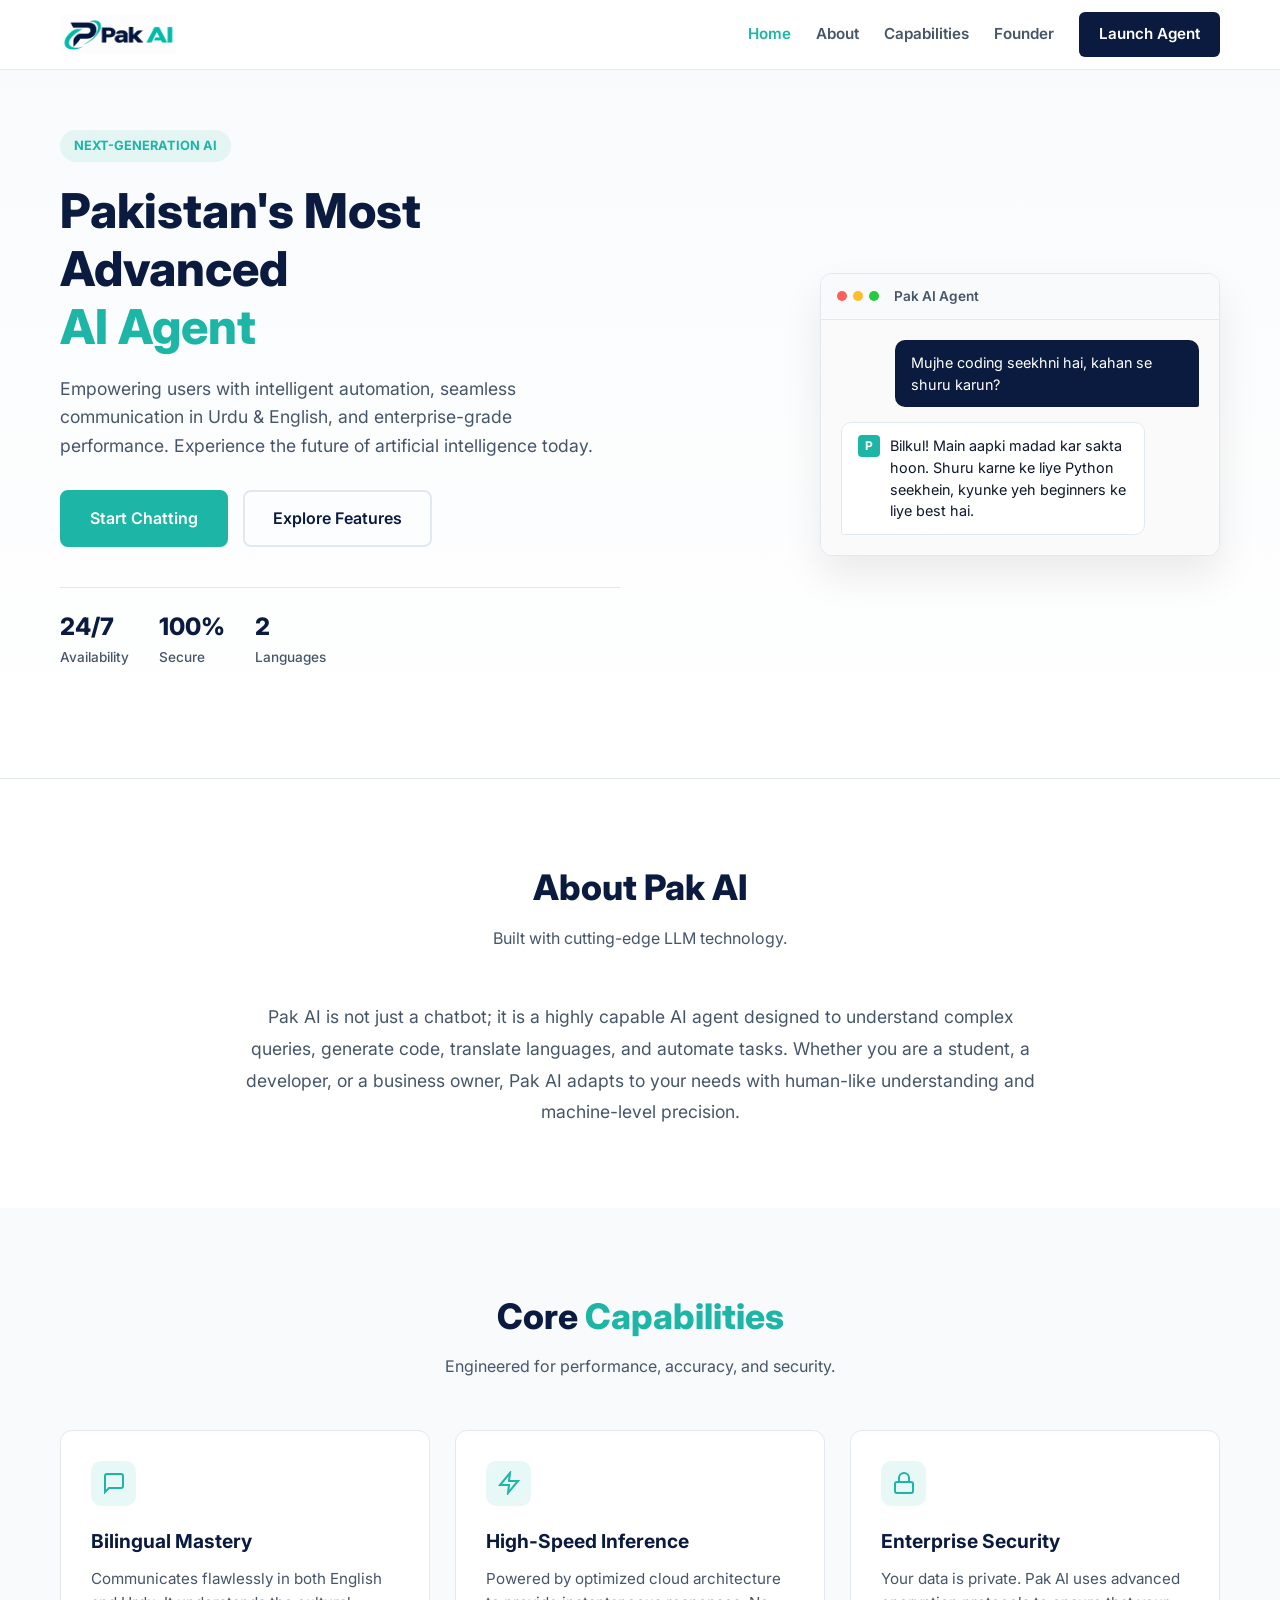
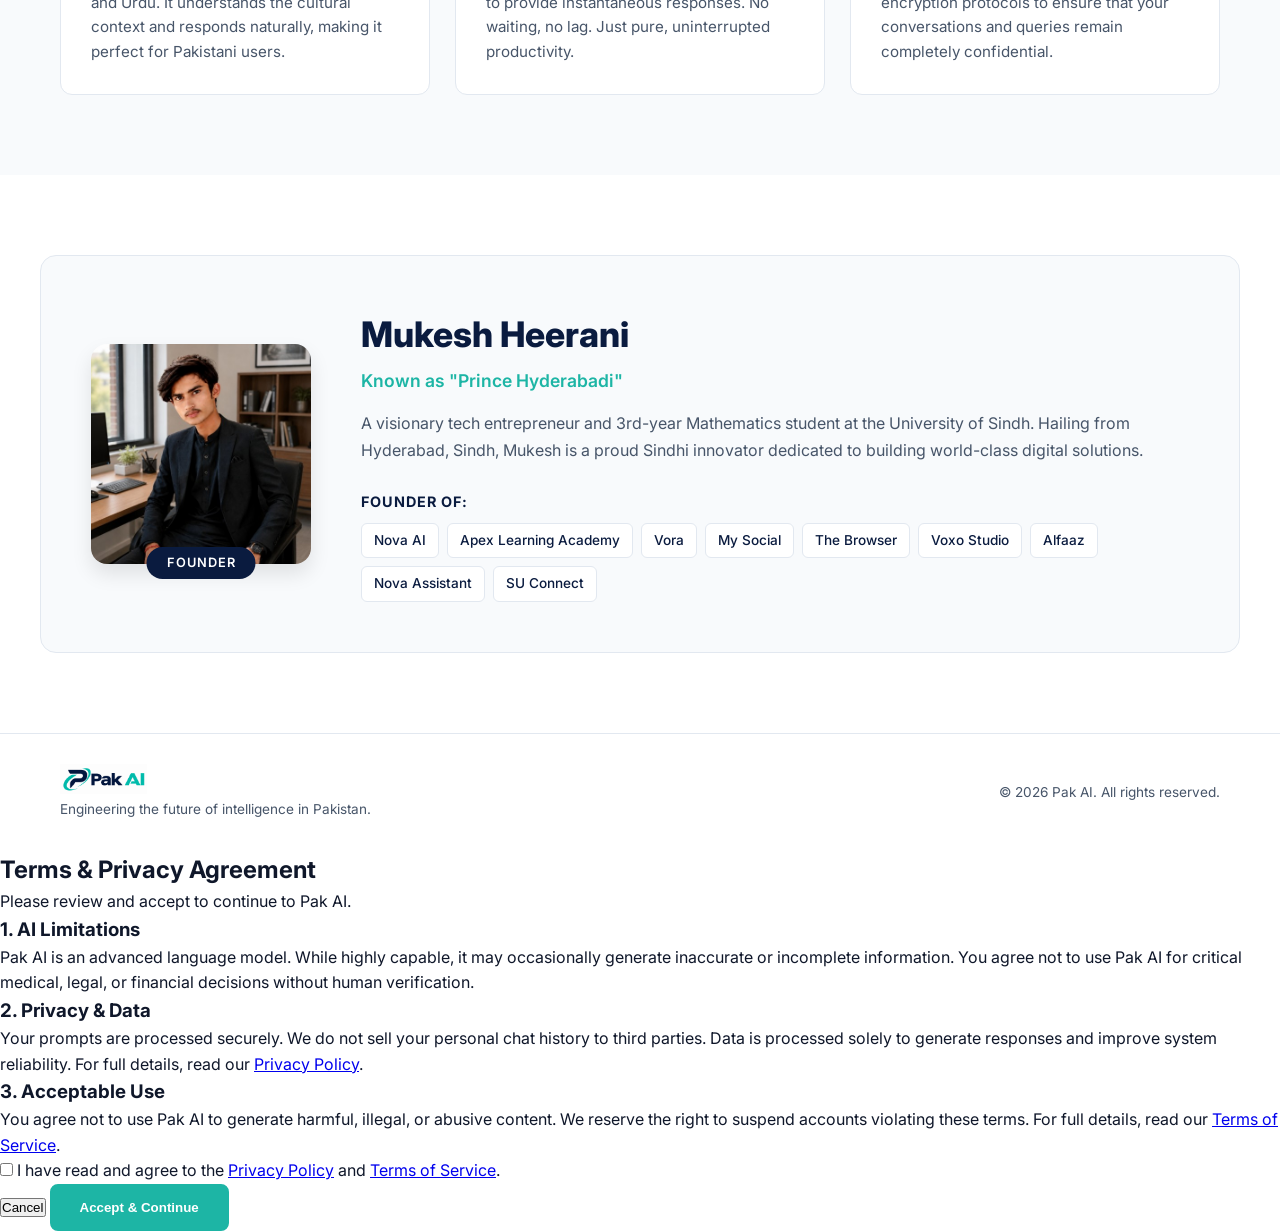
==== commit b776db93: "Update index.html" ====
--- a/index.html
+++ b/index.html
@@ -5,10 +5,8 @@
     <meta name="viewport" content="width=device-width, initial-scale=1.0, maximum-scale=1.0, user-scalable=no">
     <title>Pak AI - Advanced Artificial Intelligence Agent</title>
     
-    <!-- CSS File Link -->
     <link rel="stylesheet" href="style.css">
     
-    <!-- Google Fonts -->
     <link rel="preconnect" href="https://fonts.googleapis.com">
     <link rel="preconnect" href="https://fonts.gstatic.com" crossorigin>
     <link href="https://fonts.googleapis.com/css2?family=Inter:wght@400;500;600;700;800&display=swap" rel="stylesheet">
@@ -22,19 +20,17 @@
                 <img src="logo.png" alt="Pak AI Logo">
             </a>
             
-            <!-- Mobile Menu Icon -->
             <div class="hamburger" id="hamburger">
                 <span></span><span></span><span></span>
             </div>
 
-            <!-- Navigation Links -->
             <nav class="nav-links" id="nav-links">
                 <a href="index.html" class="active">Home</a>
                 <a href="#about">About</a>
                 <a href="#features">Capabilities</a>
                 <a href="#founder">Founder</a>
-                <!-- Yahan Launch Agent ka link Privacy page par ja raha hai -->
-                <a href="privacy.html" class="btn-launch">Launch Agent</a>
+                <!-- Launch Agent now triggers the Popup -->
+                <a href="#" class="btn-launch" onclick="openTermsModal(event)">Launch Agent</a>
             </nav>
         </div>
     </header>
@@ -47,10 +43,9 @@
                 <h1>Pakistan's Most Advanced <br><span class="text-teal">AI Agent</span></h1>
                 <p>Empowering users with intelligent automation, seamless communication in Urdu & English, and enterprise-grade performance. Experience the future of artificial intelligence today.</p>
                 
-                <!-- Hero Buttons -->
                 <div class="hero-btns">
-                    <!-- Yahan Start Chatting ka link Privacy page par ja raha hai -->
-                    <a href="privacy.html" class="btn-primary">Start Chatting</a>
+                    <!-- Start Chatting now triggers the Popup -->
+                    <a href="#" class="btn-primary" onclick="openTermsModal(event)">Start Chatting</a>
                     <a href="#features" class="btn-secondary">Explore Features</a>
                 </div>
                 
@@ -61,7 +56,6 @@
                 </div>
             </div>
             
-            <!-- Hero Visual (Chat Mockup) -->
             <div class="hero-visual">
                 <div class="chat-mockup">
                     <div class="mockup-header">
@@ -170,7 +164,41 @@
         </div>
     </footer>
 
-    <!-- JS File Link -->
+    <!-- ========================================== -->
+    <!-- PROFESSIONAL TERMS & PRIVACY MODAL (POPUP) -->
+    <!-- ========================================== -->
+    <div id="termsModal" class="modal-overlay">
+        <div class="modal-content">
+            <div class="modal-header">
+                <h2>Terms & Privacy Agreement</h2>
+                <p>Please review and accept to continue to Pak AI.</p>
+            </div>
+            
+            <div class="modal-body">
+                <div class="modal-scroll-box">
+                    <h3>1. AI Limitations</h3>
+                    <p>Pak AI is an advanced language model. While highly capable, it may occasionally generate inaccurate or incomplete information. You agree not to use Pak AI for critical medical, legal, or financial decisions without human verification.</p>
+                    
+                    <h3>2. Privacy & Data</h3>
+                    <p>Your prompts are processed securely. We do not sell your personal chat history to third parties. Data is processed solely to generate responses and improve system reliability. For full details, read our <a href="privacy.html" target="_blank">Privacy Policy</a>.</p>
+                    
+                    <h3>3. Acceptable Use</h3>
+                    <p>You agree not to use Pak AI to generate harmful, illegal, or abusive content. We reserve the right to suspend accounts violating these terms. For full details, read our <a href="terms.html" target="_blank">Terms of Service</a>.</p>
+                </div>
+                
+                <div class="modal-checkbox">
+                    <input type="checkbox" id="agreeCheck" onchange="toggleAcceptBtn()">
+                    <label for="agreeCheck">I have read and agree to the <a href="privacy.html" target="_blank">Privacy Policy</a> and <a href="terms.html" target="_blank">Terms of Service</a>.</label>
+                </div>
+            </div>
+            
+            <div class="modal-footer">
+                <button class="btn-cancel" onclick="closeTermsModal()">Cancel</button>
+                <button id="acceptBtn" class="btn-primary" disabled onclick="acceptAndProceed()">Accept & Continue</button>
+            </div>
+        </div>
+    </div>
+
     <script src="script.js"></script>
 </body>
 </html>
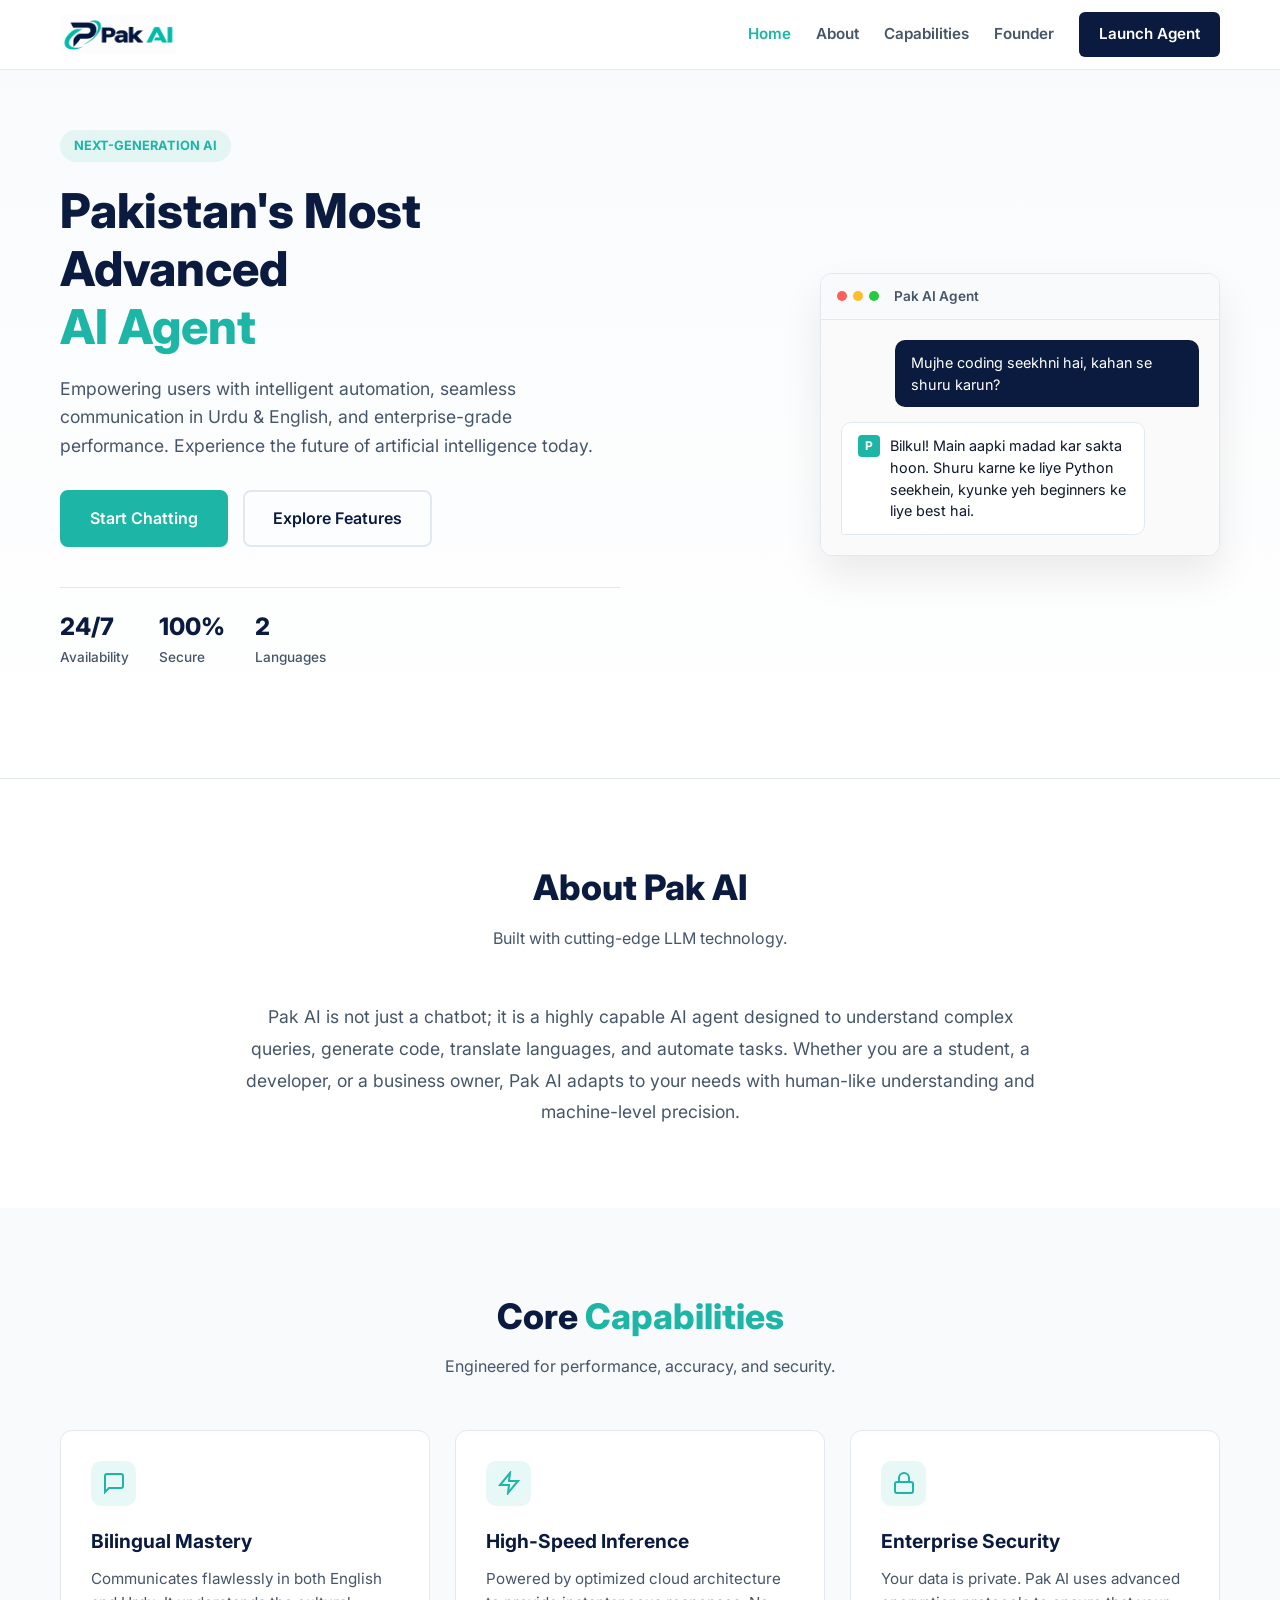
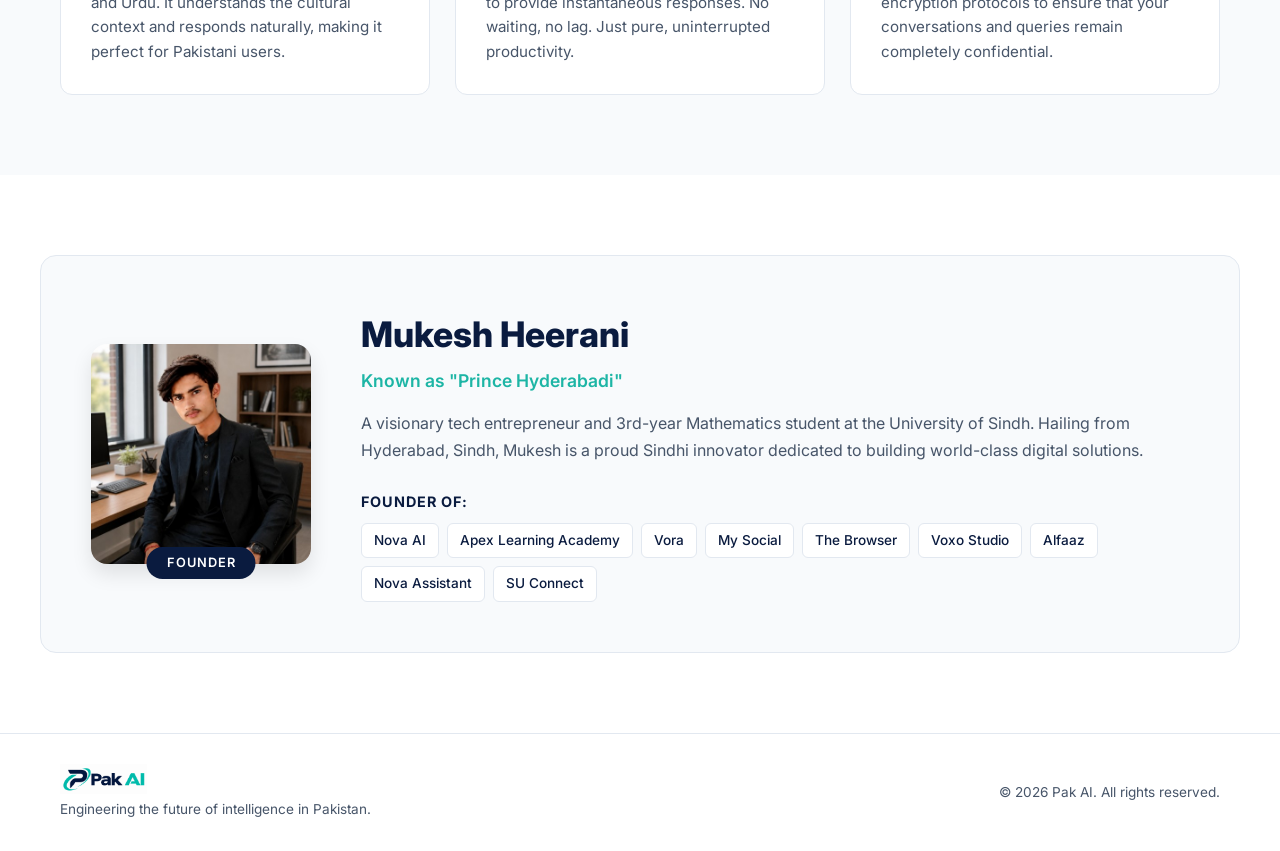
==== commit d7d4305a: "Update index.html" ====
--- a/index.html
+++ b/index.html
@@ -164,41 +164,51 @@
         </div>
     </footer>
 
-    <!-- ========================================== -->
-    <!-- PROFESSIONAL TERMS & PRIVACY MODAL (POPUP) -->
-    <!-- ========================================== -->
-    <div id="termsModal" class="modal-overlay">
-        <div class="modal-content">
-            <div class="modal-header">
-                <h2>Terms & Privacy Agreement</h2>
-                <p>Please review and accept to continue to Pak AI.</p>
+    <!-- NAYA PREMIUM MODAL POPUP -->
+<div id="termsModal" class="modal-overlay">
+    <div class="modal-content">
+        <div class="modal-header">
+            <div class="ai-badge-icon">
+                <svg width="24" height="24" viewBox="0 0 24 24" fill="none" stroke="currentColor" stroke-width="2" stroke-linecap="round" stroke-linejoin="round"><path d="M12 2v20M17 5H9.5a3.5 3.5 0 0 0 0 7h5a3.5 3.5 0 0 1 0 7H6"/></svg>
+            </div>
+            <h2>System Access & Privacy</h2>
+            <p>Please authorize the Pak AI Agent to begin.</p>
+        </div>
+        
+        <div class="modal-body">
+            <div class="modal-scroll-box">
+                <div class="policy-item">
+                    <h3>1. AI Limitations</h3>
+                    <p>Pak AI is an advanced language model. While highly capable, it may occasionally generate inaccurate information. Do not use for critical medical or legal decisions.</p>
+                </div>
+                <div class="policy-item">
+                    <h3>2. Data Privacy</h3>
+                    <p>Your prompts are processed securely. We do not sell your personal chat history. Read our full <a href="privacy.html" target="_blank">Privacy Policy</a>.</p>
+                </div>
+                <div class="policy-item">
+                    <h3>3. Acceptable Use</h3>
+                    <p>You agree not to use Pak AI for generating harmful or illegal content. Read our full <a href="terms.html" target="_blank">Terms of Service</a>.</p>
+                </div>
             </div>
             
-            <div class="modal-body">
-                <div class="modal-scroll-box">
-                    <h3>1. AI Limitations</h3>
-                    <p>Pak AI is an advanced language model. While highly capable, it may occasionally generate inaccurate or incomplete information. You agree not to use Pak AI for critical medical, legal, or financial decisions without human verification.</p>
-                    
-                    <h3>2. Privacy & Data</h3>
-                    <p>Your prompts are processed securely. We do not sell your personal chat history to third parties. Data is processed solely to generate responses and improve system reliability. For full details, read our <a href="privacy.html" target="_blank">Privacy Policy</a>.</p>
-                    
-                    <h3>3. Acceptable Use</h3>
-                    <p>You agree not to use Pak AI to generate harmful, illegal, or abusive content. We reserve the right to suspend accounts violating these terms. For full details, read our <a href="terms.html" target="_blank">Terms of Service</a>.</p>
-                </div>
-                
-                <div class="modal-checkbox">
-                    <input type="checkbox" id="agreeCheck" onchange="toggleAcceptBtn()">
-                    <label for="agreeCheck">I have read and agree to the <a href="privacy.html" target="_blank">Privacy Policy</a> and <a href="terms.html" target="_blank">Terms of Service</a>.</label>
-                </div>
-            </div>
-            
-            <div class="modal-footer">
-                <button class="btn-cancel" onclick="closeTermsModal()">Cancel</button>
-                <button id="acceptBtn" class="btn-primary" disabled onclick="acceptAndProceed()">Accept & Continue</button>
-            </div>
+            <!-- Custom Checkbox -->
+            <label class="custom-checkbox-container">
+                <input type="checkbox" id="agreeCheck" onchange="toggleAcceptBtn()">
+                <span class="checkmark"></span>
+                <span class="checkbox-text">I agree to the <a href="privacy.html" target="_blank">Privacy Policy</a> and <a href="terms.html" target="_blank">Terms of Service</a>.</span>
+            </label>
+        </div>
+        
+        <div class="modal-footer">
+            <button class="btn-cancel" onclick="closeTermsModal()">Cancel</button>
+            <button id="acceptBtn" class="btn-accept" disabled onclick="acceptAndProceed()">
+                Accept & Launch <svg width="16" height="16" viewBox="0 0 24 24" fill="none" stroke="currentColor" stroke-width="2" style="margin-left:5px; vertical-align:middle;"><path d="M5 12h14M12 5l7 7-7 7"/></svg>
+            </button>
         </div>
     </div>
-
+</div>
+
+    
     <script src="script.js"></script>
 </body>
 </html>
--- a/style.css
+++ b/style.css
@@ -1,4 +1,8 @@
-/* --- Base Reset --- */
+/* =========================================
+   PART 1: MAIN WEBSITE LAYOUT
+   ========================================= */
+
+/* --- Base Reset & Variables --- */
 * {
     margin: 0;
     padding: 0;
@@ -55,7 +59,6 @@
     align-items: center;
 }
 
-/* LOGO FIX: Image will not be massive anymore */
 .logo img {
     height: 40px; 
     width: auto;
@@ -85,6 +88,7 @@
     color: white !important;
     padding: 10px 20px;
     border-radius: 6px;
+    cursor: pointer;
 }
 
 /* --- Hamburger (Mobile Menu) --- */
@@ -161,6 +165,7 @@
     text-decoration: none;
     text-align: center;
     transition: 0.3s;
+    cursor: pointer;
 }
 
 .btn-primary {
@@ -169,7 +174,7 @@
     border: 2px solid var(--teal);
 }
 
-.btn-primary:hover { background-color: #169e90; border-color: #169e90; }
+.btn-primary:hover:not(:disabled) { background-color: #169e90; border-color: #169e90; }
 
 .btn-secondary {
     background-color: transparent;
@@ -189,7 +194,7 @@
 .stat h3 { font-size: 1.5rem; font-weight: 800; color: var(--navy); }
 .stat p { font-size: 0.85rem; color: var(--text-gray); font-weight: 500; }
 
-/* --- Hero Visual --- */
+/* --- Hero Visual (Mockup) --- */
 .hero-visual { flex: 1; display: flex; justify-content: flex-end; }
 
 .chat-mockup {
@@ -247,15 +252,7 @@
 .founder-container { display: flex; align-items: center; gap: 50px; background: var(--bg-light); padding: 50px; border-radius: 16px; border: 1px solid var(--border-color); }
 .founder-image-wrapper { position: relative; flex-shrink: 0; }
 
-/* FOUNDER IMAGE FIX */
-.founder-img { 
-    width: 220px; 
-    height: 220px; 
-    object-fit: cover; 
-    border-radius: 16px; 
-    box-shadow: 0 10px 20px rgba(0,0,0,0.1); 
-    display: block; 
-}
+.founder-img { width: 220px; height: 220px; object-fit: cover; border-radius: 16px; box-shadow: 0 10px 20px rgba(0,0,0,0.1); display: block; }
 
 .founder-badge { position: absolute; bottom: -15px; left: 50%; transform: translateX(-50%); background: var(--navy); color: white; padding: 6px 20px; border-radius: 20px; font-size: 0.8rem; font-weight: 600; letter-spacing: 1px; text-transform: uppercase; white-space: nowrap; }
 .founder-info { flex: 1; }
@@ -272,9 +269,7 @@
 .footer-logo { height: 30px; margin-bottom: 5px; display: block; }
 .footer-left p, .footer-right p { font-size: 0.85rem; color: var(--text-gray); }
 
-/* =========================================
-   MOBILE RESPONSIVE (Fixing Mobile Layout)
-   ========================================= */
+/* --- Mobile Responsive for Main Page --- */
 @media (max-width: 900px) {
     .hero-container, .founder-container { flex-direction: column; text-align: center; gap: 30px; }
     .hero-text h1 { font-size: 2.2rem; }
@@ -283,7 +278,7 @@
     .btn-primary, .btn-secondary { width: 100%; }
     
     .trust-stats { justify-content: center; flex-wrap: wrap; }
-    .hero-visual { display: none; /* Hide chat mockup on mobile */ }
+    .hero-visual { display: none; }
     
     .hamburger { display: flex; }
     
@@ -308,4 +303,174 @@
     .founder-badge { position: relative; display: inline-block; bottom: 0; transform: none; margin-top: 15px; }
     
     .footer-content { flex-direction: column; text-align: center; gap: 15px; }
-                  }
+    }
+/* =========================================
+   PART 2: PROFESSIONAL MODAL (POPUP) STYLES
+   ========================================= */
+
+.modal-overlay {
+    position: fixed;
+    top: 0;
+    left: 0;
+    width: 100%;
+    height: 100%;
+    background: rgba(10, 27, 63, 0.6); /* Navy tint */
+    backdrop-filter: blur(5px);
+    display: none; /* Hidden by default */
+    justify-content: center;
+    align-items: center;
+    z-index: 2000;
+    opacity: 0;
+    transition: opacity 0.3s ease;
+}
+
+.modal-overlay.show {
+    display: flex;
+    opacity: 1;
+}
+
+.modal-content {
+    background: #ffffff;
+    width: 90%;
+    max-width: 550px;
+    border-radius: 16px;
+    box-shadow: 0 25px 50px rgba(0,0,0,0.2);
+    transform: translateY(20px);
+    transition: transform 0.3s ease;
+    overflow: hidden;
+}
+
+.modal-overlay.show .modal-content {
+    transform: translateY(0);
+}
+
+.modal-header {
+    padding: 24px 30px;
+    border-bottom: 1px solid var(--border-color);
+    background: var(--bg-light);
+}
+
+.modal-header h2 {
+    font-size: 1.5rem;
+    color: var(--navy);
+    margin-bottom: 5px;
+}
+
+.modal-header p {
+    font-size: 0.9rem;
+    color: var(--text-gray);
+}
+
+.modal-body {
+    padding: 24px 30px;
+}
+
+.modal-scroll-box {
+    max-height: 200px;
+    overflow-y: auto;
+    margin-bottom: 20px;
+    border: 1px solid var(--border-color);
+    padding: 15px;
+    border-radius: 8px;
+    background: #FAFAFA;
+}
+
+/* Custom Scrollbar for text box */
+.modal-scroll-box::-webkit-scrollbar { width: 6px; }
+.modal-scroll-box::-webkit-scrollbar-track { background: #f1f1f1; }
+.modal-scroll-box::-webkit-scrollbar-thumb { background: #cbd5e1; border-radius: 10px; }
+
+.modal-scroll-box h3 {
+    font-size: 1.05rem;
+    color: var(--navy);
+    margin-bottom: 5px;
+    margin-top: 15px;
+}
+.modal-scroll-box h3:first-child { margin-top: 0; }
+
+.modal-scroll-box p {
+    font-size: 0.9rem;
+    color: var(--text-gray);
+    line-height: 1.6;
+    margin-bottom: 10px;
+}
+
+.modal-scroll-box a {
+    color: var(--teal);
+    text-decoration: none;
+    font-weight: 600;
+}
+
+.modal-checkbox {
+    display: flex;
+    align-items: flex-start;
+    gap: 10px;
+    margin-top: 15px;
+}
+
+.modal-checkbox input[type="checkbox"] {
+    width: 18px;
+    height: 18px;
+    margin-top: 3px;
+    cursor: pointer;
+    accent-color: var(--teal);
+}
+
+.modal-checkbox label {
+    font-size: 0.95rem;
+    color: var(--text-dark);
+    cursor: pointer;
+    line-height: 1.5;
+}
+
+.modal-checkbox a {
+    color: var(--navy);
+    font-weight: 600;
+    text-decoration: underline;
+}
+
+.modal-footer {
+    padding: 20px 30px;
+    border-top: 1px solid var(--border-color);
+    display: flex;
+    justify-content: flex-end;
+    gap: 15px;
+    background: var(--bg-light);
+}
+
+.btn-cancel {
+    padding: 12px 24px;
+    border-radius: 8px;
+    border: 1px solid var(--border-color);
+    background: white;
+    color: var(--text-gray);
+    font-weight: 600;
+    cursor: pointer;
+    transition: 0.2s;
+}
+
+.btn-cancel:hover {
+    background: #f1f5f9;
+}
+
+/* Disabled state for Accept button */
+.btn-primary:disabled {
+    background-color: #CBD5E1;
+    border-color: #CBD5E1;
+    color: #94A3B8;
+    cursor: not-allowed;
+    transform: none;
+    box-shadow: none;
+}
+
+/* Mobile adjustments for Modal */
+@media (max-width: 600px) {
+    .modal-content { width: 95%; max-height: 90vh; display: flex; flex-direction: column; }
+    .modal-header { padding: 20px; }
+    .modal-body { padding: 20px; overflow-y: auto; } /* Allows scrolling on small screens */
+    .modal-footer { 
+        padding: 15px 20px; 
+        flex-direction: column; 
+    }
+    .btn-cancel, #acceptBtn { width: 100%; }
+}
